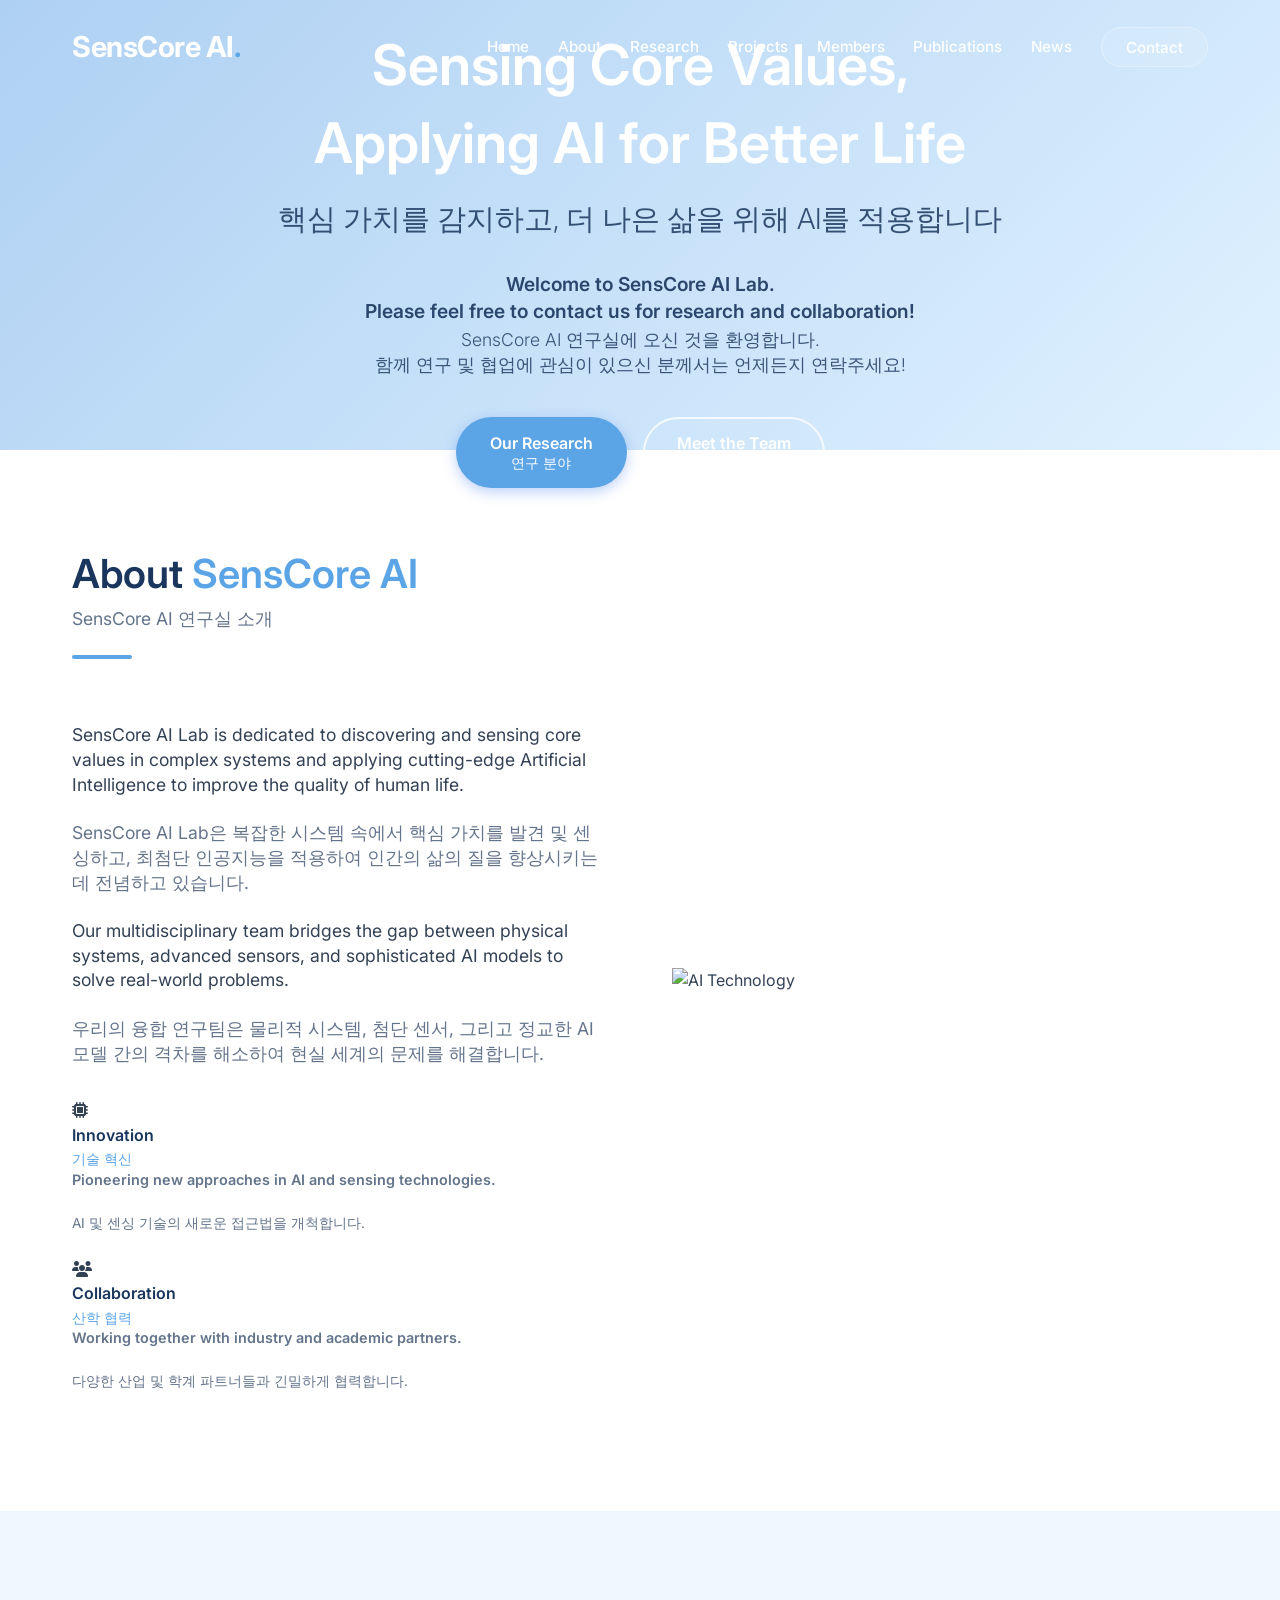
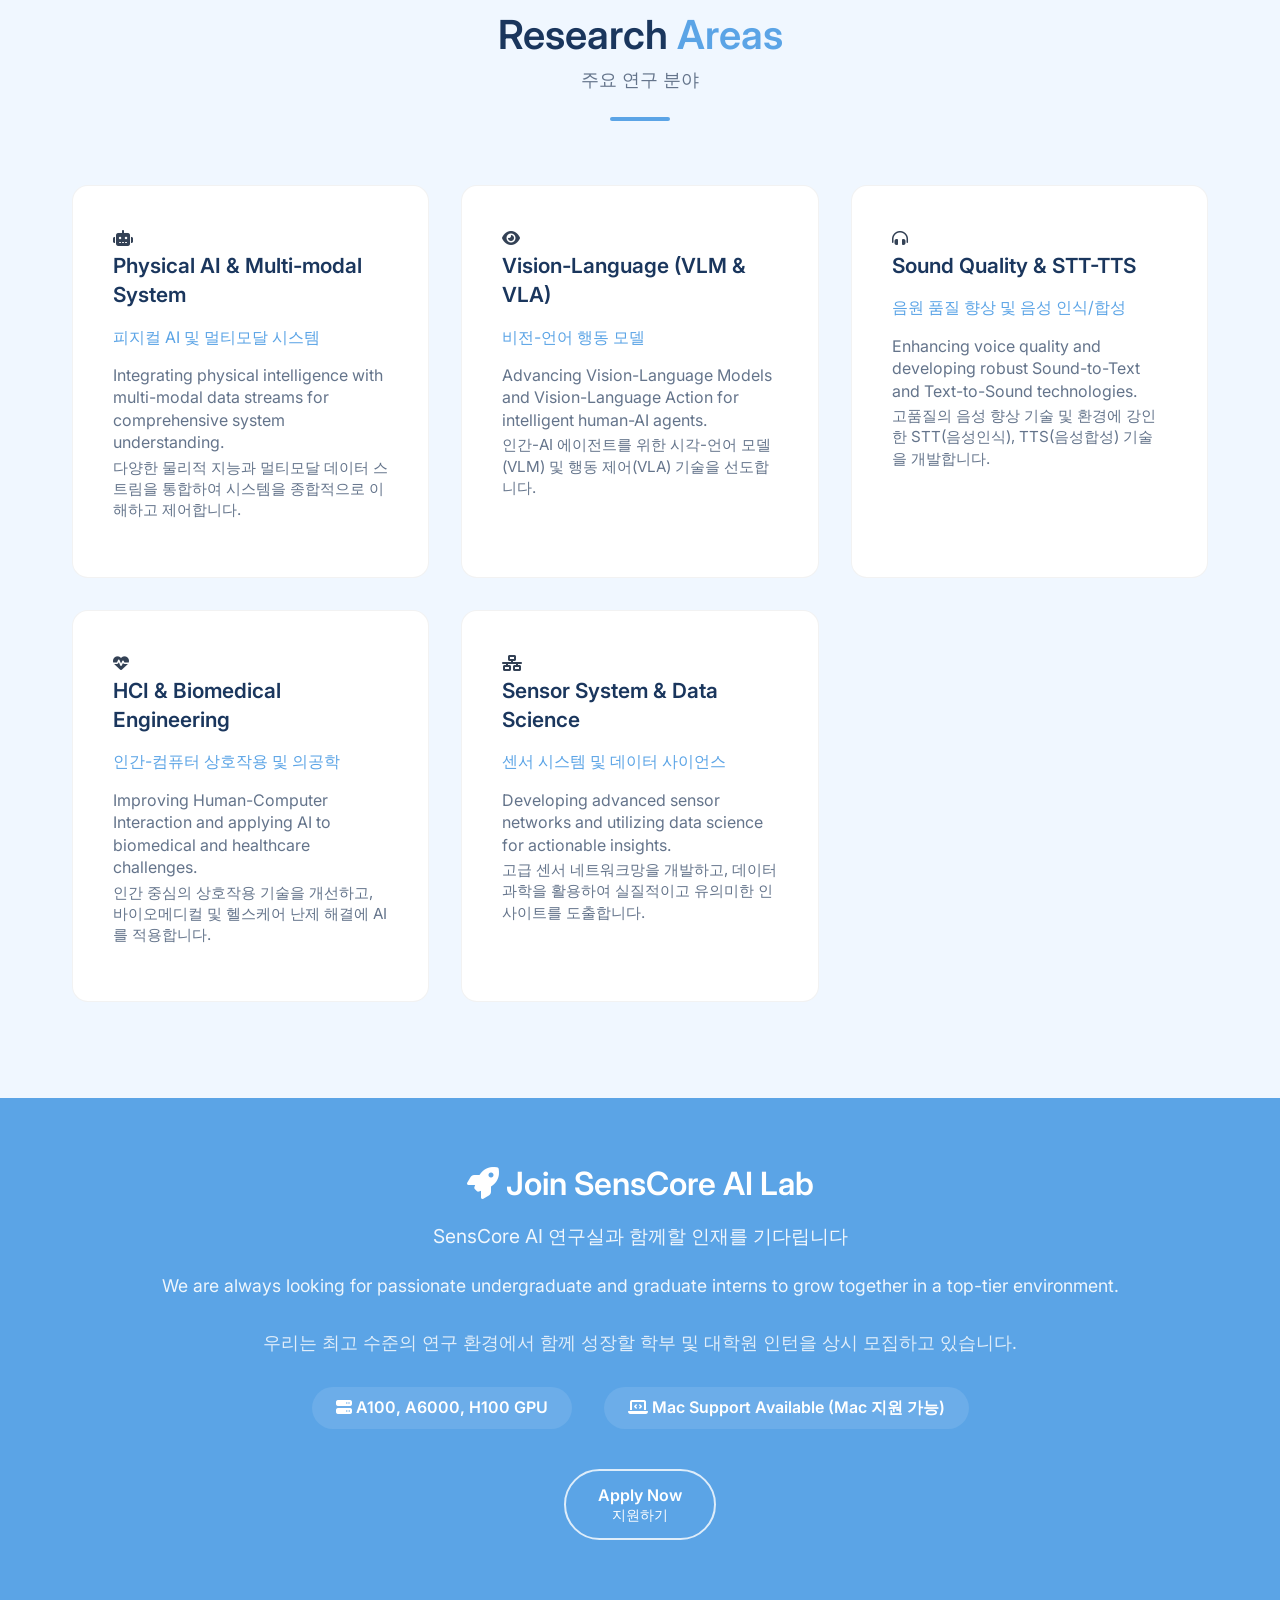
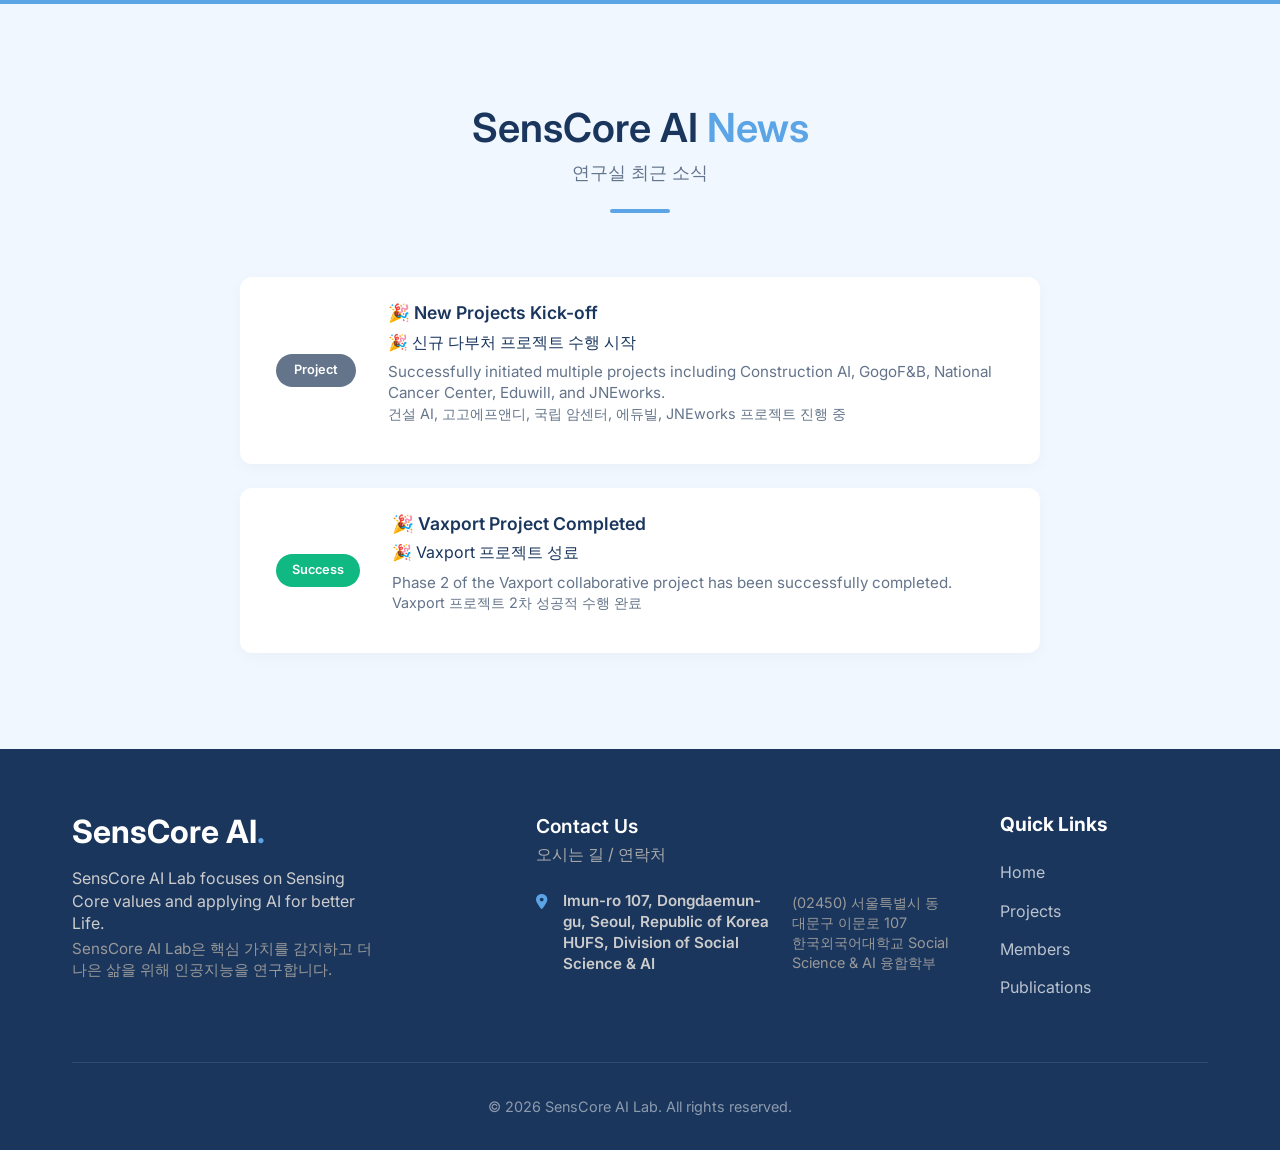
==== index.html @ dbd17a5e "Update recruitment text based on feedback" ====
<!DOCTYPE html>
<html lang="en">

<head>
    <meta charset="UTF-8">
    <meta name="viewport" content="width=device-width, initial-scale=1.0">
    <title>SensCore AI Lab</title>
    <meta name="description" content="SensCore AI Lab - Sensing Core Values, Applying AI for Better Life.">
    <!-- Google Fonts -->
    <link href="https://fonts.googleapis.com/css2?family=Inter:wght@300;400;600;700&display=swap" rel="stylesheet">
    <!-- FontAwesome -->
    <link rel="stylesheet" href="https://cdnjs.cloudflare.com/ajax/libs/font-awesome/6.4.0/css/all.min.css">
    <!-- Custom CSS -->
    <link rel="stylesheet" href="styles.css">
</head>

<body>
    <!-- Navbar -->
    <nav class="navbar" id="navbar">
        <div class="nav-container">
            <a href="#home" class="logo">SensCore AI<span>.</span></a>

            <ul class="nav-links" id="nav-links">
                <li><a href="#home">Home</a></li>
                <li><a href="#about">About</a></li>
                <li><a href="#research">Research</a></li>
                <li><a href="projects.html">Projects</a></li>
                <li><a href="members.html">Members</a></li>
                <li><a href="publications.html">Publications</a></li>
                <li><a href="#news">News</a></li>
                <li><a href="#contact" class="btn-contact">Contact</a></li>
            </ul>

            <div class="hamburger" id="hamburger">
                <i class="fas fa-bars"></i>
            </div>
        </div>
    </nav>

    <!-- Hero Section -->
    <header id="home" class="hero">
        <div class="hero-content fade-in">
            <div class="bilingual-group">
                <h1 class="hero-title text-en" style="margin-bottom: 0;">Sensing Core Values,<br>Applying AI for Better
                    Life</h1>
                <h1 class="hero-title text-ko"
                    style="font-size: 1.8rem; margin-top: 1rem; color: var(--secondary); opacity: 0.85; font-weight: 300;">
                    핵심 가치를 감지하고, 더 나은 삶을
                    위해 AI를 적용합니다</h1>
            </div>

            <div class="bilingual-group hero-subtitle" style="margin-top: 2rem;">
                <div class="text-en" style="font-size: 1.2rem;">Welcome to SensCore AI Lab.<br>Please feel free to
                    contact us for research and collaboration!</div>
                <div class="text-ko" style="font-size: 1.1rem; font-weight: 300; opacity: 0.9;">SensCore AI 연구실에 오신 것을
                    환영합니다.<br>함께 연구 및 협업에 관심이 있으신 분께서는 언제든지 연락주세요!</div>
            </div>

            <div style="margin-top: 2.5rem; display: flex; gap: 1rem; justify-content: center; flex-wrap: wrap;">
                <a href="#research" class="btn btn-primary">
                    <div class="text-en" style="font-size: 1rem;">Our Research</div>
                    <div class="text-ko" style="font-size: 0.85rem; margin-top: 0;">연구 분야</div>
                </a>
                <a href="members.html" class="btn btn-secondary">
                    <div class="text-en" style="font-size: 1rem;">Meet the Team</div>
                    <div class="text-ko" style="font-size: 0.85rem; margin-top: 0;">연구원 소개</div>
                </a>
            </div>
        </div>
    </header>

    <!-- About Section -->
    <section id="about" class="section">
        <div class="container">
            <div class="about-grid fade-in visible">
                <div class="about-text">
                    <div class="section-header" style="text-align: left; align-items: flex-start;">
                        <h2 class="text-en">About <span class="highlight">SensCore AI</span></h2>
                        <div class="text-ko">SensCore AI 연구실 소개</div>
                        <div class="divider" style="margin: 0 0 1.5rem 0;"></div>
                    </div>

                    <div class="bilingual-group" style="margin-bottom: 1.5rem;">
                        <p class="text-en" style="font-weight: 400; color: var(--text-main);">SensCore AI Lab is
                            dedicated to discovering and sensing core values in complex systems and applying
                            cutting-edge Artificial Intelligence to improve the quality of human life.</p>
                        <p class="text-ko">SensCore AI Lab은 복잡한 시스템 속에서 핵심 가치를 발견 및 센싱하고, 최첨단 인공지능을 적용하여 인간의 삶의 질을 향상시키는
                            데 전념하고 있습니다.</p>
                    </div>

                    <div class="bilingual-group" style="margin-bottom: 2rem;">
                        <p class="text-en" style="font-weight: 400; color: var(--text-main);">Our multidisciplinary team
                            bridges the gap between physical systems, advanced sensors, and sophisticated AI models to
                            solve real-world problems.</p>
                        <p class="text-ko">우리의 융합 연구팀은 물리적 시스템, 첨단 센서, 그리고 정교한 AI 모델 간의 격차를 해소하여 현실 세계의 문제를 해결합니다.</p>
                    </div>

                    <div class="features">
                        <div class="feature-item">
                            <i class="fas fa-microchip"></i>
                            <div>
                                <div class="bilingual-group" style="margin-bottom: 0;">
                                    <h4 class="text-en">Innovation</h4>
                                    <h4 class="text-ko" style="font-size: 0.9rem; color: var(--primary);">기술 혁신</h4>
                                </div>
                                <div class="bilingual-group">
                                    <p class="text-en" style="font-size: 0.9rem;">Pioneering new approaches in AI and
                                        sensing technologies.</p>
                                    <p class="text-ko" style="font-size: 0.85rem; color: var(--text-muted);">AI 및 센싱 기술의
                                        새로운 접근법을 개척합니다.</p>
                                </div>
                            </div>
                        </div>
                        <div class="feature-item">
                            <i class="fas fa-users"></i>
                            <div>
                                <div class="bilingual-group" style="margin-bottom: 0;">
                                    <h4 class="text-en">Collaboration</h4>
                                    <h4 class="text-ko" style="font-size: 0.9rem; color: var(--primary);">산학 협력</h4>
                                </div>
                                <div class="bilingual-group">
                                    <p class="text-en" style="font-size: 0.9rem;">Working together with industry and
                                        academic partners.</p>
                                    <p class="text-ko" style="font-size: 0.85rem; color: var(--text-muted);">다양한 산업 및 학계
                                        파트너들과 긴밀하게 협력합니다.</p>
                                </div>
                            </div>
                        </div>
                    </div>
                </div>
                <div class="about-image">
                    <img src="https://images.unsplash.com/photo-1550751827-4bd374c3f58b?ixlib=rb-4.0.3&auto=format&fit=crop&w=800&q=80"
                        alt="AI Technology">
                </div>
            </div>
        </div>
    </section>

    <!-- Research Section -->
    <section id="research" class="section bg-light">
        <div class="container">
            <div class="section-header">
                <h2 class="text-en">Research <span class="highlight">Areas</span></h2>
                <div class="text-ko">주요 연구 분야</div>
                <div class="divider"></div>
            </div>

            <div class="research-grid fade-in">

                <div class="research-card">
                    <i class="fas fa-robot"></i>
                    <div class="bilingual-group" style="margin-bottom: 1rem;">
                        <h3 class="text-en">Physical AI & Multi-modal System</h3>
                        <h3 class="text-ko" style="font-size: 1rem; margin-top: 0.2rem; color: var(--primary);">피지컬 AI 및
                            멀티모달 시스템</h3>
                    </div>
                    <div class="bilingual-group">
                        <p class="text-en" style="font-weight: 400;">Integrating physical intelligence with multi-modal
                            data streams for comprehensive system understanding.</p>
                        <p class="text-ko">다양한 물리적 지능과 멀티모달 데이터 스트림을 통합하여 시스템을 종합적으로 이해하고 제어합니다.</p>
                    </div>
                </div>

                <div class="research-card">
                    <i class="fas fa-eye"></i>
                    <div class="bilingual-group" style="margin-bottom: 1rem;">
                        <h3 class="text-en">Vision-Language (VLM & VLA)</h3>
                        <h3 class="text-ko" style="font-size: 1rem; margin-top: 0.2rem; color: var(--primary);">비전-언어 행동
                            모델</h3>
                    </div>
                    <div class="bilingual-group">
                        <p class="text-en" style="font-weight: 400;">Advancing Vision-Language Models and
                            Vision-Language Action for intelligent human-AI agents.</p>
                        <p class="text-ko">인간-AI 에이전트를 위한 시각-언어 모델(VLM) 및 행동 제어(VLA) 기술을 선도합니다.</p>
                    </div>
                </div>

                <div class="research-card">
                    <i class="fas fa-headphones-alt"></i>
                    <div class="bilingual-group" style="margin-bottom: 1rem;">
                        <h3 class="text-en">Sound Quality & STT-TTS</h3>
                        <h3 class="text-ko" style="font-size: 1rem; margin-top: 0.2rem; color: var(--primary);">음원 품질 향상
                            및 음성 인식/합성</h3>
                    </div>
                    <div class="bilingual-group">
                        <p class="text-en" style="font-weight: 400;">Enhancing voice quality and developing robust
                            Sound-to-Text and Text-to-Sound technologies.</p>
                        <p class="text-ko">고품질의 음성 향상 기술 및 환경에 강인한 STT(음성인식), TTS(음성합성) 기술을 개발합니다.</p>
                    </div>
                </div>

                <div class="research-card">
                    <i class="fas fa-heartbeat"></i>
                    <div class="bilingual-group" style="margin-bottom: 1rem;">
                        <h3 class="text-en">HCI & Biomedical Engineering</h3>
                        <h3 class="text-ko" style="font-size: 1rem; margin-top: 0.2rem; color: var(--primary);">인간-컴퓨터
                            상호작용 및 의공학</h3>
                    </div>
                    <div class="bilingual-group">
                        <p class="text-en" style="font-weight: 400;">Improving Human-Computer Interaction and applying
                            AI to biomedical and healthcare challenges.</p>
                        <p class="text-ko">인간 중심의 상호작용 기술을 개선하고, 바이오메디컬 및 헬스케어 난제 해결에 AI를 적용합니다.</p>
                    </div>
                </div>

                <div class="research-card">
                    <i class="fas fa-network-wired"></i>
                    <div class="bilingual-group" style="margin-bottom: 1rem;">
                        <h3 class="text-en">Sensor System & Data Science</h3>
                        <h3 class="text-ko" style="font-size: 1rem; margin-top: 0.2rem; color: var(--primary);">센서 시스템 및
                            데이터 사이언스</h3>
                    </div>
                    <div class="bilingual-group">
                        <p class="text-en" style="font-weight: 400;">Developing advanced sensor networks and utilizing
                            data science for actionable insights.</p>
                        <p class="text-ko">고급 센서 네트워크망을 개발하고, 데이터 과학을 활용하여 실질적이고 유의미한 인사이트를 도출합니다.</p>
                    </div>
                </div>
            </div>
        </div>
    </section>

    <!-- Recruitment Banner -->
    <section class="recruit-banner bg-primary fade-in">
        <div class="container text-center">
            <h2 class="text-en" style="color: #fff;"><i class="fas fa-rocket"></i> Join SensCore AI Lab</h2>
            <div class="text-ko" style="color: rgba(255,255,255,0.9); font-size: 1.2rem; margin-bottom: 1.5rem;">
                SensCore AI 연구실과 함께할 인재를 기다립니다</div>

            <div class="bilingual-group" style="margin-bottom: 2rem;">
                <p class="text-en" style="color: #fff; font-weight: 400;">We are always looking for passionate
                    undergraduate and graduate interns to grow together in a top-tier environment.</p>
                <p class="text-ko" style="color: rgba(255,255,255,0.9);">우리는 최고 수준의 연구 환경에서 함께 성장할 학부 및 대학원 인턴을 상시 모집하고
                    있습니다.</p>
            </div>

            <div class="recruit-benefits">
                <span><i class="fas fa-server"></i> A100, A6000, H100 GPU</span>
                <span><i class="fas fa-laptop-code"></i> Mac Support Available (Mac 지원 가능)</span>
            </div>
            <a href="#contact" class="btn btn-secondary mt-3">
                <div class="text-en" style="font-size: 1rem;">Apply Now</div>
                <div class="text-ko" style="font-size: 0.85rem; margin-top: 0;">지원하기</div>
            </a>
        </div>
    </section>

    <!-- News Section -->
    <section id="news" class="section bg-light">
        <div class="container">
            <div class="section-header">
                <h2 class="text-en">SensCore AI <span class="highlight">News</span></h2>
                <div class="text-ko">연구실 최근 소식</div>
                <div class="divider"></div>
            </div>
            <div class="news-list fade-in">
                <div class="news-item">
                    <div class="news-badge bg-primary">Project</div>
                    <div class="news-content">
                        <div class="bilingual-group" style="margin-bottom: 0.5rem;">
                            <h4 class="text-en">🎉 New Projects Kick-off</h4>
                            <h4 class="text-ko" style="font-size: 1rem; color: var(--secondary);">🎉 신규 다부처 프로젝트 수행 시작
                            </h4>
                        </div>
                        <div class="bilingual-group">
                            <p class="text-en" style="font-weight: 400; font-size: 0.95rem;">Successfully initiated
                                multiple projects including Construction AI, GogoF&B, National Cancer Center, Eduwill,
                                and JNEworks.</p>
                            <p class="text-ko" style="font-size: 0.9rem;">건설 AI, 고고에프앤디, 국립 암센터, 에듀빌, JNEworks 프로젝트 진행 중
                            </p>
                        </div>
                    </div>
                </div>
                <div class="news-item">
                    <div class="news-badge bg-success">Success</div>
                    <div class="news-content">
                        <div class="bilingual-group" style="margin-bottom: 0.5rem;">
                            <h4 class="text-en">🎉 Vaxport Project Completed</h4>
                            <h4 class="text-ko" style="font-size: 1rem; color: var(--secondary);">🎉 Vaxport 프로젝트 성료
                            </h4>
                        </div>
                        <div class="bilingual-group">
                            <p class="text-en" style="font-weight: 400; font-size: 0.95rem;">Phase 2 of the Vaxport
                                collaborative project has been successfully completed.</p>
                            <p class="text-ko" style="font-size: 0.9rem;">Vaxport 프로젝트 2차 성공적 수행 완료</p>
                        </div>
                    </div>
                </div>
                <!-- additional news... -->
            </div>
        </div>
    </section>

    <!-- Footer -->
    <footer id="contact" class="footer">
        <div class="container">
            <div class="footer-grid">
                <div class="footer-brand">
                    <h2>SensCore AI<span>.</span></h2>
                    <div class="bilingual-group">
                        <p class="text-en" style="color: #ccc; font-weight: 400;">SensCore AI Lab focuses on Sensing
                            Core values and applying AI for better Life.</p>
                        <p class="text-ko" style="color: #999;">SensCore AI Lab은 핵심 가치를 감지하고 더 나은 삶을 위해 인공지능을 연구합니다.</p>
                    </div>
                </div>
                <div class="footer-contact">
                    <div class="bilingual-group" style="margin-bottom: 1.5rem;">
                        <h3 class="text-en" style="margin-bottom: 0;">Contact Us</h3>
                        <h3 class="text-ko" style="font-size: 1rem; color: #aaa;">오시는 길 / 연락처</h3>
                    </div>
                    <p><i class="fas fa-map-marker-alt"></i>
                        <span class="text-en" style="display:block; margin-bottom: 0.5rem; color: #ccc;">Imun-ro 107,
                            Dongdaemun-gu, Seoul, Republic of Korea<br>HUFS, Division of Social Science & AI</span>
                        <span class="text-ko" style="display:block; color: #999;">(02450) 서울특별시 동대문구 이문로 107<br>
                            한국외국어대학교 Social Science & AI 융합학부</span>
                    </p>
                </div>
                <div class="footer-links">
                    <h3>Quick Links</h3>
                    <ul>
                        <li><a href="#home">Home</a></li>
                        <li><a href="projects.html">Projects</a></li>
                        <li><a href="members.html">Members</a></li>
                        <li><a href="publications.html">Publications</a></li>
                    </ul>
                </div>
            </div>
            <div class="footer-bottom">
                <p>&copy; 2026 SensCore AI Lab. All rights reserved.</p>
            </div>
        </div>
    </footer>

    <script src="script.js"></script>
</body>

</html>
---- styles.css ----
/* ===== Base Variables & Setup ===== */
:root {
    --primary: #5ba4e6;
    /* Sky Blue Pastel Primary */
    --primary-dark: #468acb;
    --secondary: #1a365d;
    /* Soft Navy */
    --accent: #93c5fd;
    /* Light Pastel Blue */
    --text-main: #334155;
    --text-muted: #64748b;
    --bg-light: #f0f7ff;
    /* Very faint Sky Blue */
    --bg-white: #ffffff;
    --transition: all 0.3s cubic-bezier(0.4, 0, 0.2, 1);
}

* {
    margin: 0;
    padding: 0;
    box-sizing: border-box;
}

html {
    scroll-behavior: smooth;
    font-family: 'Inter', sans-serif;
}

body {
    color: var(--text-main);
    line-height: 1.6;
    background-color: var(--bg-white);
    overflow-x: hidden;
}

a {
    text-decoration: none;
    color: inherit;
    transition: var(--transition);
}

ul {
    list-style: none;
}

.text-center {
    text-align: center;
}

.mt-3 {
    margin-top: 1.5rem;
}

.container {
    max-width: 1200px;
    margin: 0 auto;
    padding: 0 2rem;
}

.highlight {
    color: var(--primary);
}

.highlight-link {
    color: var(--primary);
    font-weight: 600;
}

.highlight-link:hover {
    text-decoration: underline;
}

.bg-light {
    background-color: var(--bg-light);
}

.bg-primary {
    background-color: var(--primary);
    color: #fff;
}

/* ===== Typography ===== */
h1,
h2,
h3,
h4 {
    color: var(--secondary);
    font-weight: 700;
    line-height: 1.2;
}

.section {
    padding: 6rem 0;
}

.section-header {
    text-align: center;
    margin-bottom: 4rem;
}

.section-header h2 {
    font-size: 2.5rem;
    margin-bottom: 1rem;
}

.divider {
    height: 4px;
    width: 60px;
    background: var(--primary);
    margin: 0 auto;
    border-radius: 2px;
}

/* ===== Buttons ===== */
.btn {
    display: inline-block;
    padding: 0.8rem 2rem;
    border-radius: 50px;
    font-weight: 600;
    cursor: pointer;
    transition: var(--transition);
    border: 2px solid transparent;
}

.btn-primary {
    background: var(--primary);
    color: #fff;
    box-shadow: 0 4px 14px rgba(37, 99, 235, 0.3);
}

.btn-primary:hover {
    background: var(--primary-dark);
    transform: translateY(-2px);
    box-shadow: 0 6px 20px rgba(37, 99, 235, 0.4);
}

.btn-secondary {
    background: transparent;
    color: #fff;
    border-color: rgba(255, 255, 255, 0.8);
}

.btn-secondary:hover {
    background: rgba(255, 255, 255, 0.1);
    border-color: #fff;
    transform: translateY(-2px);
}

/* ===== Navbar ===== */
.navbar {
    position: fixed;
    top: 0;
    width: 100%;
    z-index: 1000;
    transition: var(--transition);
    padding: 1.5rem 0;
    background: transparent;
}

.navbar.scrolled {
    background: rgba(255, 255, 255, 0.95);
    backdrop-filter: blur(10px);
    padding: 1rem 0;
    box-shadow: 0 4px 20px rgba(0, 0, 0, 0.05);
}

.navbar.scrolled .logo,
.navbar.scrolled .nav-links a {
    color: var(--secondary);
}

.navbar.scrolled .btn-contact {
    background: var(--primary);
    color: #fff;
}

.nav-container {
    max-width: 1200px;
    margin: 0 auto;
    padding: 0 2rem;
    display: flex;
    justify-content: space-between;
    align-items: center;
}

.logo {
    font-size: 1.8rem;
    font-weight: 700;
    color: #fff;
    letter-spacing: -0.5px;
}

.logo span {
    color: var(--primary);
}

.nav-links {
    display: flex;
    align-items: center;
    gap: 1.8rem;
}

.nav-links a {
    color: #fff;
    font-weight: 500;
    font-size: 0.95rem;
}

.nav-links a:hover {
    color: var(--primary);
}

.btn-contact {
    background: rgba(255, 255, 255, 0.1);
    padding: 0.6rem 1.5rem;
    border-radius: 50px;
    border: 1px solid rgba(255, 255, 255, 0.3);
}

.btn-contact:hover {
    background: var(--primary) !important;
    border-color: var(--primary);
    color: #fff !important;
}

.hamburger {
    display: none;
    color: #fff;
    font-size: 1.5rem;
    cursor: pointer;
}

.navbar.scrolled .hamburger {
    color: var(--secondary);
}

/* ===== Hero Section ===== */
.hero {
    height: 50vh;
    min-height: 450px;
    display: flex;
    align-items: center;
    justify-content: center;
    position: relative;
    background: linear-gradient(135deg, rgba(160, 200, 240, 0.85) 0%, rgba(220, 240, 255, 0.9) 100%),
        url('https://images.unsplash.com/photo-1518770660439-4636190af475?ixlib=rb-4.0.3&auto=format&fit=crop&w=2070&q=80') center/cover;
    color: var(--secondary);
    text-align: center;
}

.hero-content {
    max-width: 800px;
    z-index: 2;
    padding-top: 4rem;
}

.hero-title {
    font-size: 3.5rem;
    margin-bottom: 1.5rem;
    color: #fff;
    animation: slideUp 1s ease-out;
}

.hero-subtitle {
    font-size: 1.5rem;
    font-weight: 300;
    margin-bottom: 1rem;
    opacity: 0.9;
    animation: slideUp 1s ease-out 0.2s backwards;
}

.hero-text {
    font-size: 1.1rem;
    margin-bottom: 2.5rem;
    color: rgba(255, 255, 255, 0.8);
    animation: slideUp 1s ease-out 0.4s backwards;
}

.hero-buttons {
    display: flex;
    gap: 1rem;
    justify-content: center;
    animation: slideUp 1s ease-out 0.6s backwards;
}

.scroll-down {
    position: absolute;
    bottom: 2rem;
    left: 50%;
    transform: translateX(-50%);
    animation: bounce 2s infinite;
}

.scroll-down a {
    color: rgba(255, 255, 255, 0.7);
    font-size: 2rem;
}

/* ===== About Section ===== */
.about-grid {
    display: grid;
    grid-template-columns: 1fr 1fr;
    gap: 4rem;
    align-items: center;
}

.about-text p {
    font-size: 1.1rem;
    color: var(--text-muted);
    margin-bottom: 1.5rem;
}

.about-features {
    display: grid;
    grid-template-columns: 1fr 1fr;
    gap: 2rem;
}

.feature-card {
    background: #fff;
    padding: 2rem;
    border-radius: 16px;
    box-shadow: 0 10px 30px rgba(0, 0, 0, 0.05);
    text-align: center;
    transition: var(--transition);
}

.feature-card:hover {
    transform: translateY(-10px);
    box-shadow: 0 15px 40px rgba(0, 0, 0, 0.08);
}

.feature-card i {
    color: var(--primary);
    margin-bottom: 1rem;
}

.feature-card h3 {
    font-size: 1.2rem;
    margin-bottom: 0.5rem;
}

.feature-card p {
    font-size: 0.9rem;
    color: var(--text-muted);
}

/* ===== Research Section ===== */
.research-grid {
    display: grid;
    grid-template-columns: repeat(auto-fit, minmax(300px, 1fr));
    gap: 2rem;
}

.research-card {
    background: #fff;
    border: 1px solid rgba(0, 0, 0, 0.05);
    padding: 2.5rem;
    border-radius: 16px;
    transition: var(--transition);
    position: relative;
    overflow: hidden;
}

.research-card::before {
    content: '';
    position: absolute;
    top: 0;
    left: 0;
    width: 100%;
    height: 4px;
    background: var(--primary);
    transform: scaleX(0);
    transform-origin: left;
    transition: var(--transition);
}

.research-card:hover {
    box-shadow: 0 20px 40px rgba(0, 0, 0, 0.06);
    transform: translateY(-5px);
}

.research-card:hover::before {
    transform: scaleX(1);
}

.card-icon {
    width: 60px;
    height: 60px;
    background: var(--bg-light);
    border-radius: 12px;
    display: flex;
    align-items: center;
    justify-content: center;
    font-size: 1.5rem;
    color: var(--primary);
    margin-bottom: 1.5rem;
}

.research-card h3 {
    margin-bottom: 1rem;
    font-size: 1.3rem;
}

.research-card p {
    color: var(--text-muted);
}

/* ===== Members Section ===== */
.subsection-title {
    margin-bottom: 1.5rem;
    font-size: 1.5rem;
    color: var(--secondary);
    border-left: 4px solid var(--primary);
    padding-left: 1rem;
}

.pi-section {
    margin-bottom: 4rem;
}

.pi-card {
    max-width: 400px;
    background: #fff;
    border-radius: 12px;
    padding: 2rem;
    box-shadow: 0 4px 15px rgba(0, 0, 0, 0.03);
    border-left: 4px solid var(--primary);
}

.members-grid {
    display: grid;
    grid-template-columns: repeat(auto-fill, minmax(220px, 1fr));
    gap: 1.5rem;
}

.member-card {
    background: #fff;
    padding: 1.5rem;
    border-radius: 12px;
    box-shadow: 0 4px 15px rgba(0, 0, 0, 0.03);
    transition: var(--transition);
}

.member-card:hover {
    transform: translateY(-5px);
    box-shadow: 0 8px 25px rgba(0, 0, 0, 0.06);
}

.member-card h4 {
    font-size: 1.2rem;
    margin-bottom: 0.5rem;
}

.member-role {
    color: var(--primary);
    font-weight: 600;
    font-size: 0.9rem;
}

.member-major {
    color: var(--text-main);
    font-size: 0.9rem;
    opacity: 0.9;
}

.member-research {
    color: var(--text-muted);
    font-size: 0.85rem;
    margin-top: 0.3rem;
    padding-top: 0.5rem;
    border-top: 1px dashed rgba(0, 0, 0, 0.1);
}

/* ===== Publications Section ===== */
.pub-list {
    display: flex;
    flex-direction: column;
    gap: 1.5rem;
    max-width: 900px;
    margin: 0 auto;
}

.pub-item {
    display: flex;
    gap: 2rem;
    align-items: center;
    background: #fff;
    padding: 1.5rem 2rem;
    border-radius: 12px;
    box-shadow: 0 4px 15px rgba(0, 0, 0, 0.03);
    transition: var(--transition);
    border-left: 4px solid transparent;
}

.pub-item:hover {
    border-left-color: var(--primary);
    transform: translateX(10px);
    background: var(--bg-light);
}

.pub-year {
    font-size: 1.2rem;
    font-weight: 700;
    color: var(--primary);
    min-width: 60px;
}

.pub-info h4 {
    font-size: 1.1rem;
    margin-bottom: 0.3rem;
    color: var(--secondary);
}

.pub-journal {
    color: var(--text-muted);
    font-weight: 600;
    font-size: 0.95rem;
    font-style: italic;
}

/* ===== Recruit Banner ===== */
.recruit-banner {
    padding: 4rem 0;
}

.recruit-banner h2 {
    color: #fff;
    margin-bottom: 1rem;
    font-size: 2rem;
}

.recruit-banner p {
    font-size: 1.1rem;
    opacity: 0.9;
    margin-bottom: 2rem;
}

.recruit-benefits {
    display: flex;
    justify-content: center;
    gap: 2rem;
    margin-bottom: 1rem;
}

.recruit-benefits span {
    background: rgba(255, 255, 255, 0.1);
    padding: 0.5rem 1.5rem;
    border-radius: 50px;
    font-weight: 600;
    font-size: 1rem;
}

/* ===== News Section ===== */
.news-list {
    max-width: 800px;
    margin: 0 auto;
    display: flex;
    flex-direction: column;
    gap: 1.5rem;
}

.news-item {
    background: #fff;
    padding: 1.5rem 2rem;
    border-radius: 12px;
    display: flex;
    align-items: center;
    gap: 2rem;
    box-shadow: 0 4px 15px rgba(0, 0, 0, 0.03);
    transition: var(--transition);
    border-left: 4px solid transparent;
}

.news-item:hover {
    transform: translateX(10px);
    box-shadow: 0 8px 25px rgba(0, 0, 0, 0.05);
    border-left-color: var(--primary);
}

.news-badge {
    padding: 0.4rem 1rem;
    border-radius: 50px;
    font-size: 0.8rem;
    font-weight: 600;
    color: #fff;
    background: var(--text-muted);
    min-width: 80px;
    text-align: center;
}

.news-content h4 {
    margin-bottom: 0.3rem;
    font-size: 1.1rem;
}

.news-content p {
    margin: 0;
    font-size: 0.95rem;
    color: var(--text-muted);
}

.bg-success {
    background: #10b981;
}

.bg-info {
    background: #0ea5e9;
}

.bg-warning {
    background: #f59e0b;
}

/* ===== Footer ===== */
.footer {
    background: var(--secondary);
    color: #fff;
    padding: 4rem 0 2rem;
}

/* ===== Global Bilingual Utilities ===== */
.bilingual-group {
    margin-bottom: 1rem;
}

.text-en {
    font-weight: 600;
    line-height: 1.4;
}

.text-ko {
    font-size: 0.95em;
    margin-top: 0.2rem;
    line-height: 1.4;
    font-weight: 400;
}

.section-header .text-en {
    margin-bottom: 0;
}

.section-header .text-ko {
    color: var(--text-muted);
    font-size: 1.1rem;
    margin-top: 0.3rem;
    margin-bottom: 1.5rem;
}

.footer-grid {
    display: grid;
    grid-template-columns: 2fr 2fr 1fr;
    gap: 3rem;
    margin-bottom: 3rem;
}

.footer-brand h2 {
    color: #fff;
    font-size: 2rem;
    margin-bottom: 1rem;
}

.footer-brand span {
    color: var(--primary);
}

.footer-brand p {
    color: rgba(255, 255, 255, 0.6);
    max-width: 300px;
}

.footer-contact h3,
.footer-links h3 {
    color: #fff;
    font-size: 1.2rem;
    margin-bottom: 1.5rem;
}

.footer-contact p {
    color: rgba(255, 255, 255, 0.7);
    margin-bottom: 1rem;
    display: flex;
    gap: 1rem;
    font-size: 0.95rem;
}

.footer-contact i {
    color: var(--primary);
    margin-top: 0.3rem;
}

.footer-links ul li {
    margin-bottom: 0.8rem;
}

.footer-links a {
    color: rgba(255, 255, 255, 0.7);
}

.footer-links a:hover {
    color: var(--primary);
    padding-left: 5px;
}

.footer-bottom {
    text-align: center;
    padding-top: 2rem;
    border-top: 1px solid rgba(255, 255, 255, 0.1);
    color: rgba(255, 255, 255, 0.5);
    font-size: 0.9rem;
}

/* ===== Animations & Utilities ===== */
@keyframes slideUp {
    from {
        opacity: 0;
        transform: translateY(30px);
    }

    to {
        opacity: 1;
        transform: translateY(0);
    }
}

@keyframes bounce {

    0%,
    20%,
    50%,
    80%,
    100% {
        transform: translateY(0) translateX(-50%);
    }

    40% {
        transform: translateY(-20px) translateX(-50%);
    }

    60% {
        transform: translateY(-10px) translateX(-50%);
    }
}

.fade-in {
    opacity: 0;
    transform: translateY(30px);
    transition: opacity 0.8s ease-out, transform 0.8s ease-out;
}

.fade-in.visible {
    opacity: 1;
    transform: translateY(0);
}

/* ===== Responsive ===== */
@media (max-width: 992px) {
    .about-grid {
        grid-template-columns: 1fr;
    }

    .footer-grid {
        grid-template-columns: 1fr;
        gap: 2rem;
    }

    .hero-title {
        font-size: 2.8rem;
    }

    .recruit-benefits {
        flex-direction: column;
        gap: 1rem;
    }
}

@media (max-width: 768px) {
    .nav-links {
        position: fixed;
        background: var(--bg-white);
        top: 0;
        right: -100%;
        width: 250px;
        height: 100vh;
        flex-direction: column;
        justify-content: center;
        box-shadow: -5px 0 20px rgba(0, 0, 0, 0.1);
        transition: right 0.4s ease;
    }

    .nav-links.active {
        right: 0;
    }

    .nav-links a {
        color: var(--secondary);
        font-size: 1.2rem;
    }

    .nav-links .btn-contact {
        background: var(--primary);
        color: #fff;
        border-color: var(--primary);
    }

    .hamburger {
        display: block;
        z-index: 1001;
    }

    .hamburger.active {
        color: var(--secondary);
    }

    .hero-title {
        font-size: 2.2rem;
    }

    .news-item {
        flex-direction: column;
        align-items: flex-start;
        gap: 1rem;
    }

    .news-badge {
        align-self: flex-start;
    }

    .pub-item {
        flex-direction: column;
        align-items: flex-start;
        gap: 1rem;
    }
}
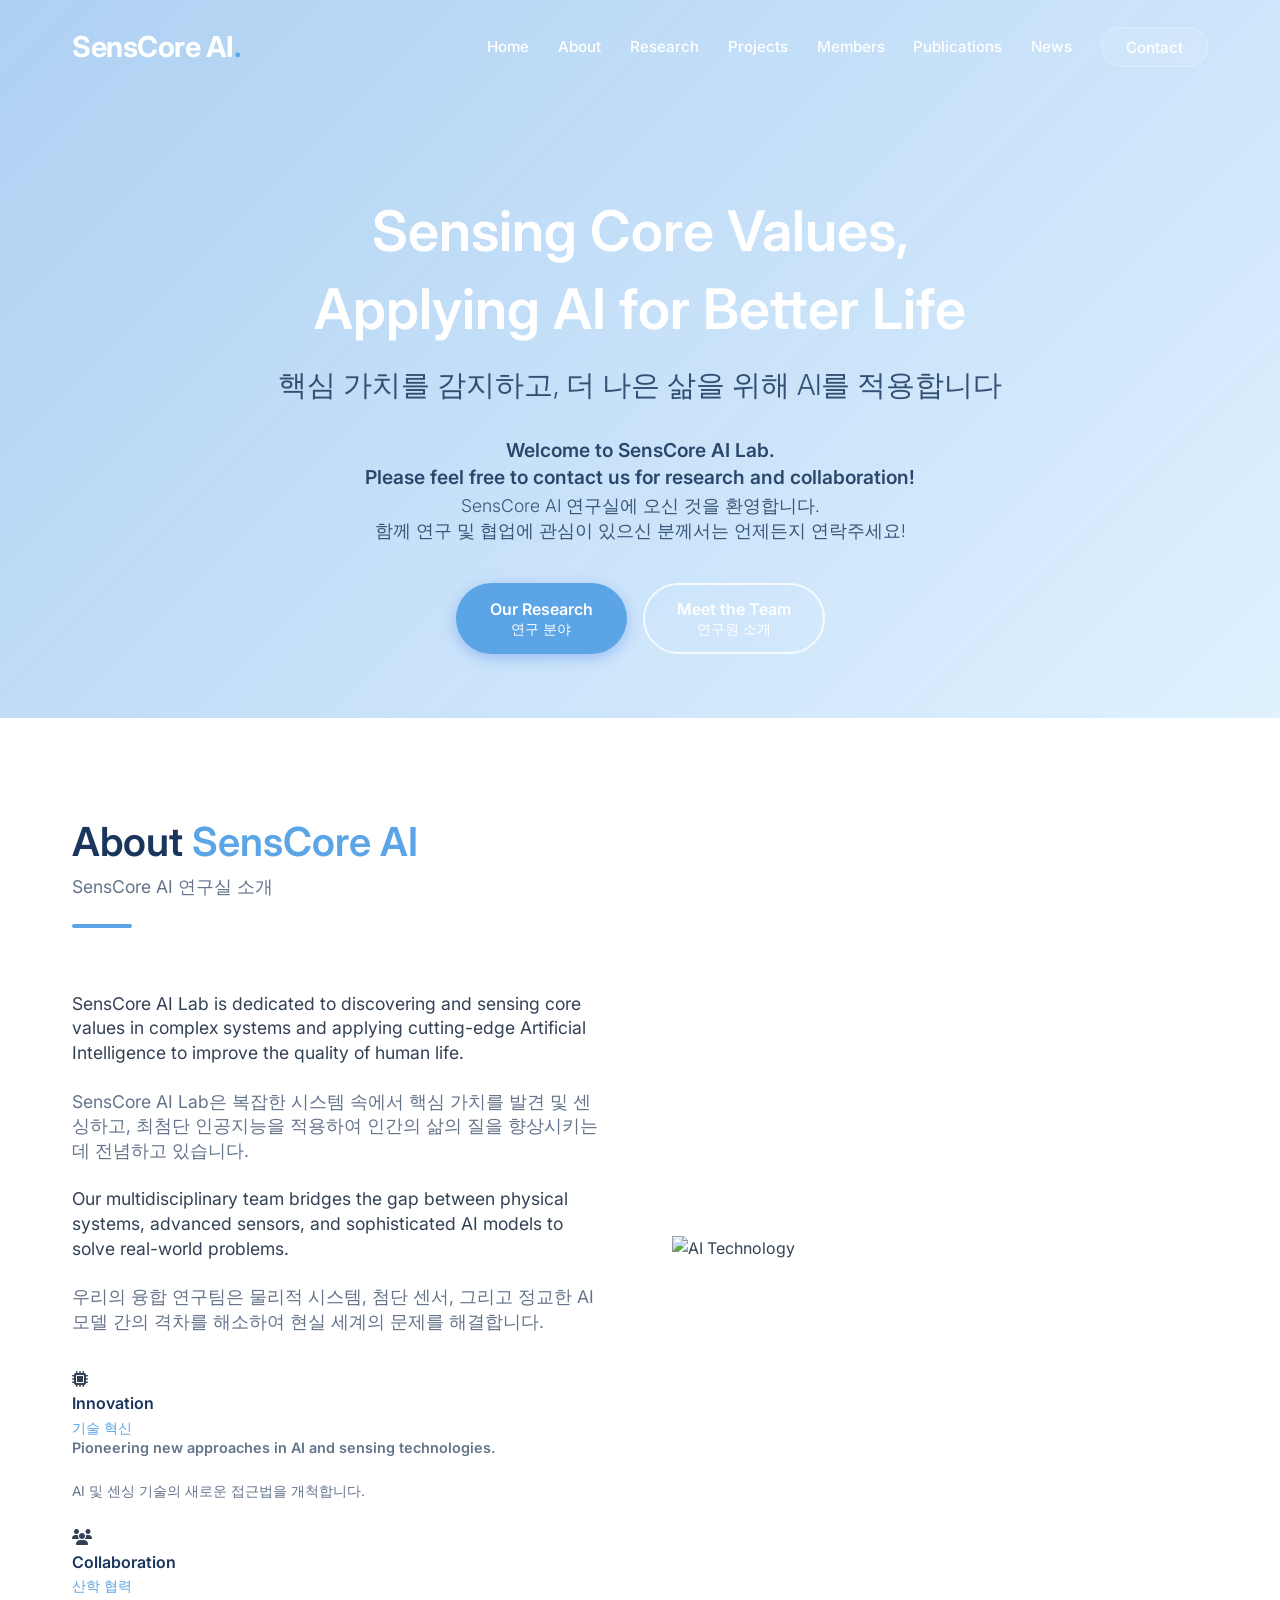
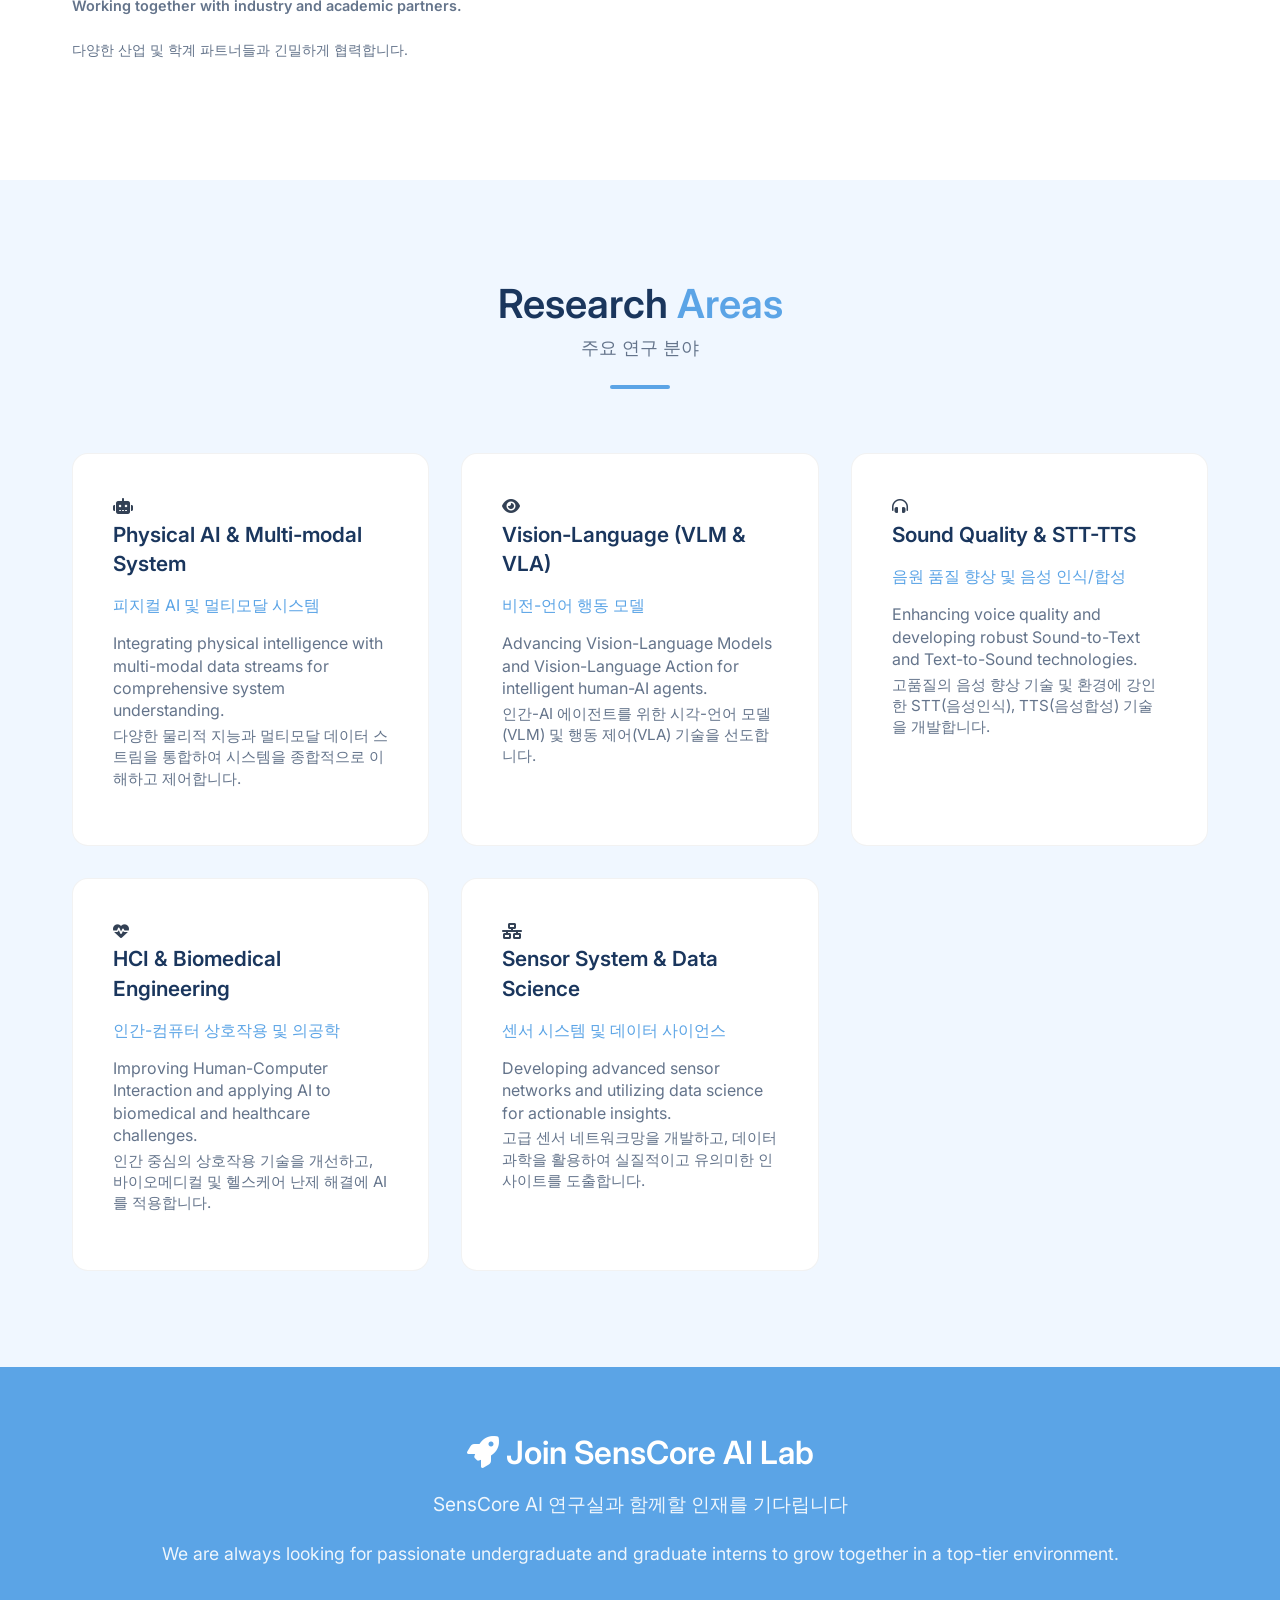
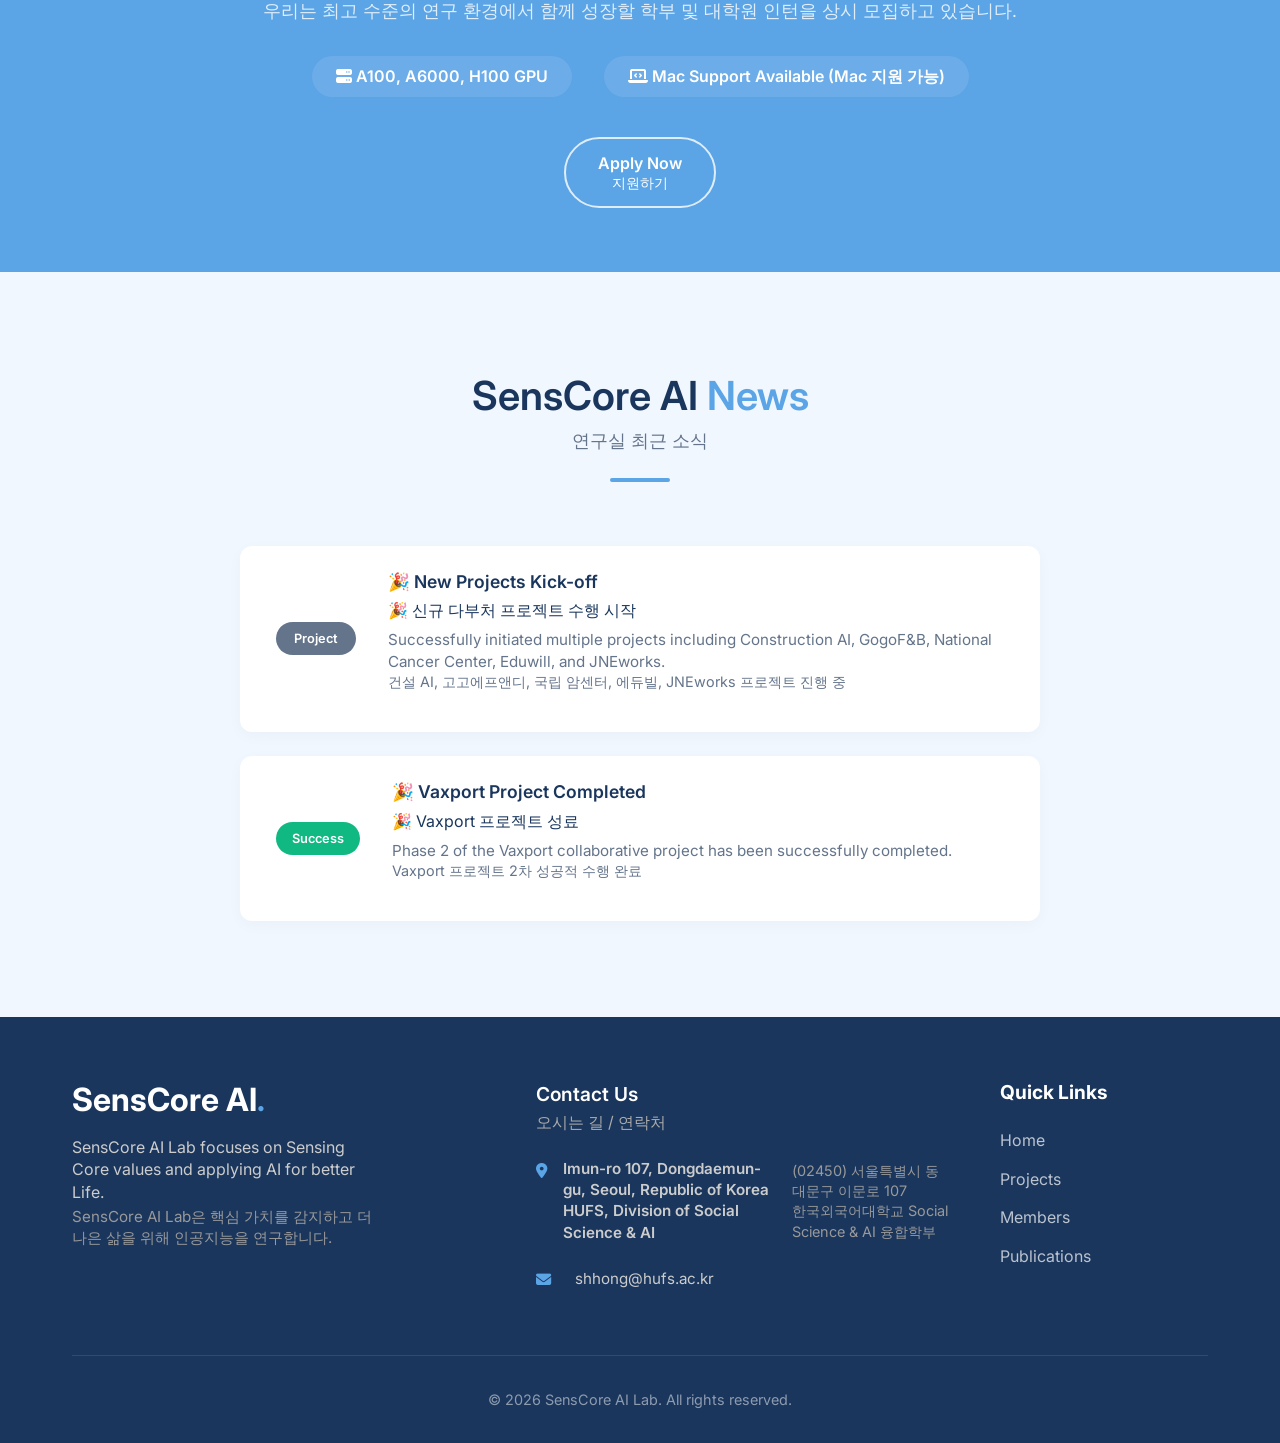
==== commit f9e5c11b: "Fix navbar overlapping and consistency across pages" ====
--- a/index.html
+++ b/index.html
@@ -314,6 +314,10 @@
                         <span class="text-ko" style="display:block; color: #999;">(02450) 서울특별시 동대문구 이문로 107<br>
                             한국외국어대학교 Social Science & AI 융합학부</span>
                     </p>
+                    <p style="margin-top: 1rem;"><i class="fas fa-envelope"></i>
+                        <a href="mailto:shhong@hufs.ac.kr"
+                            style="color: #ccc; text-decoration: none; margin-left: 0.5rem;">shhong@hufs.ac.kr</a>
+                    </p>
                 </div>
                 <div class="footer-links">
                     <h3>Quick Links</h3>
--- a/styles.css
+++ b/styles.css
@@ -236,8 +236,9 @@
 
 /* ===== Hero Section ===== */
 .hero {
-    height: 50vh;
-    min-height: 450px;
+    min-height: 550px;
+    height: auto;
+    padding: 8rem 1rem 4rem;
     display: flex;
     align-items: center;
     justify-content: center;
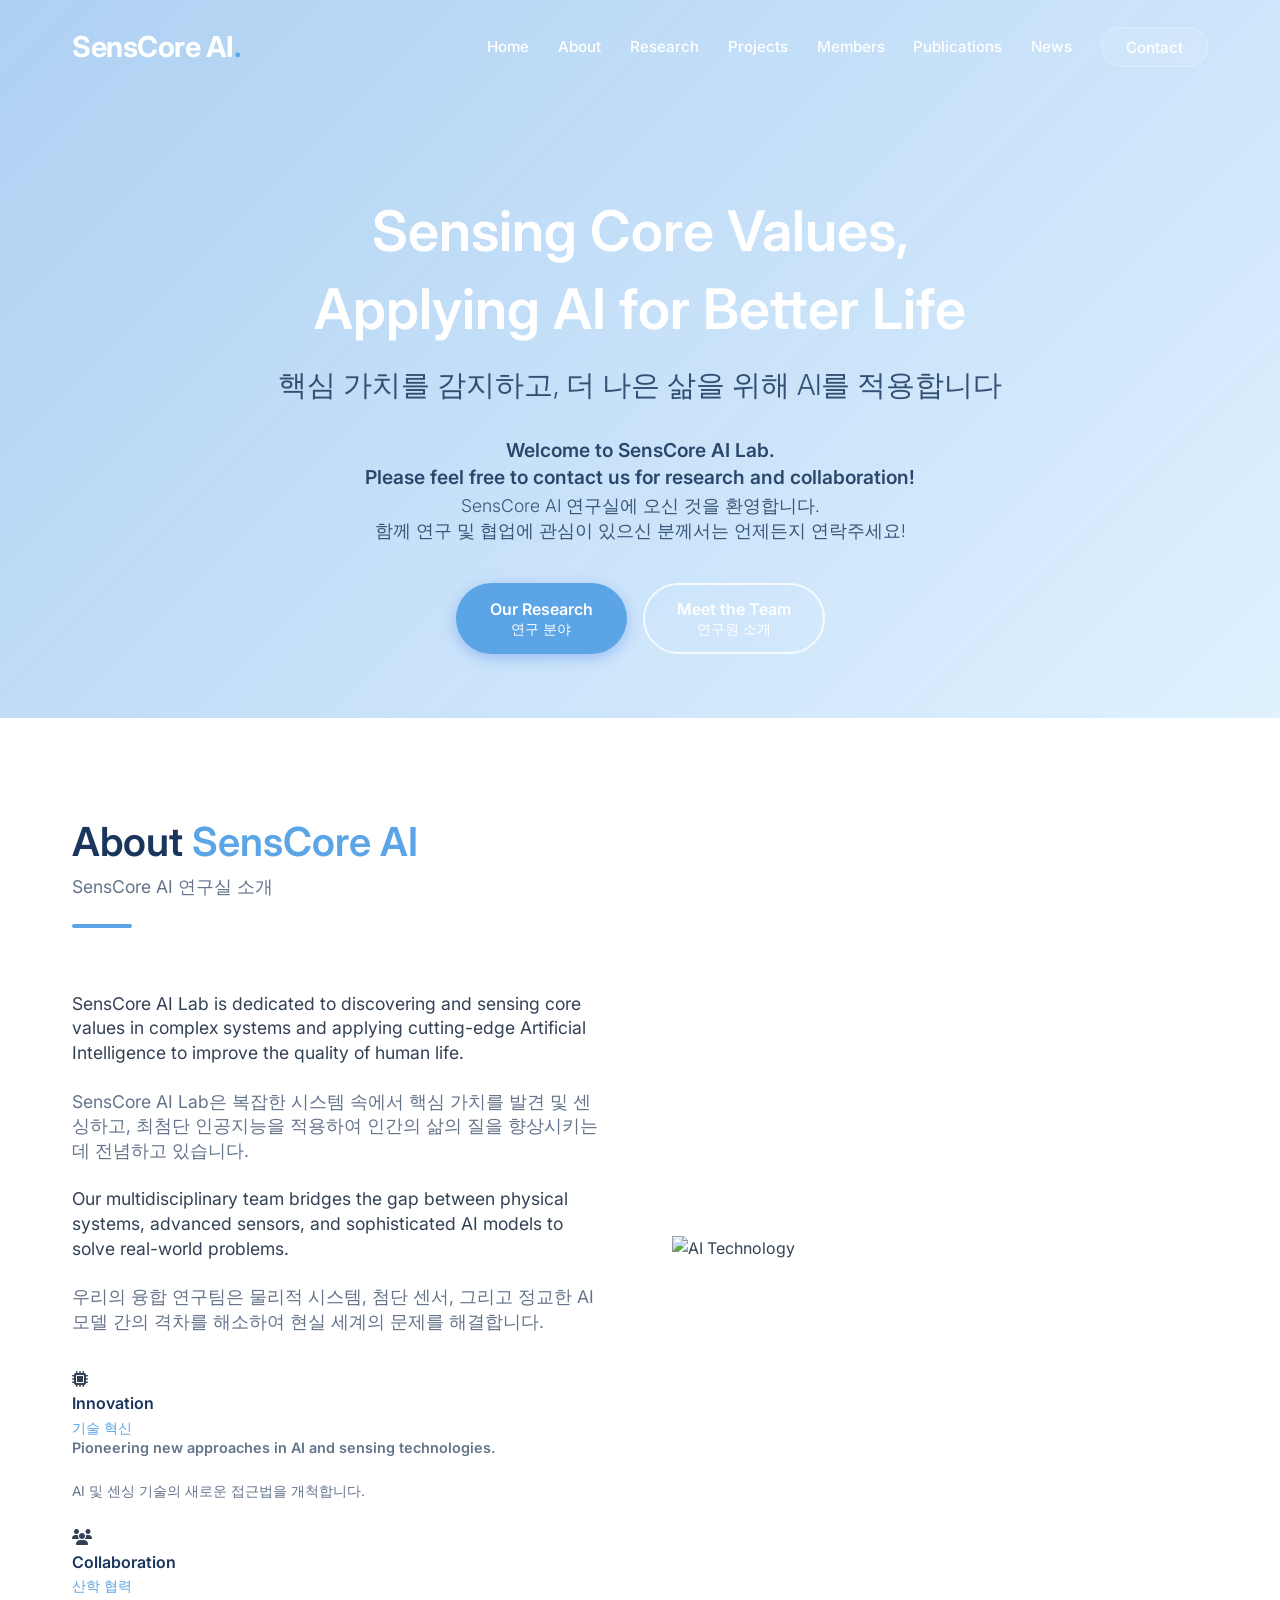
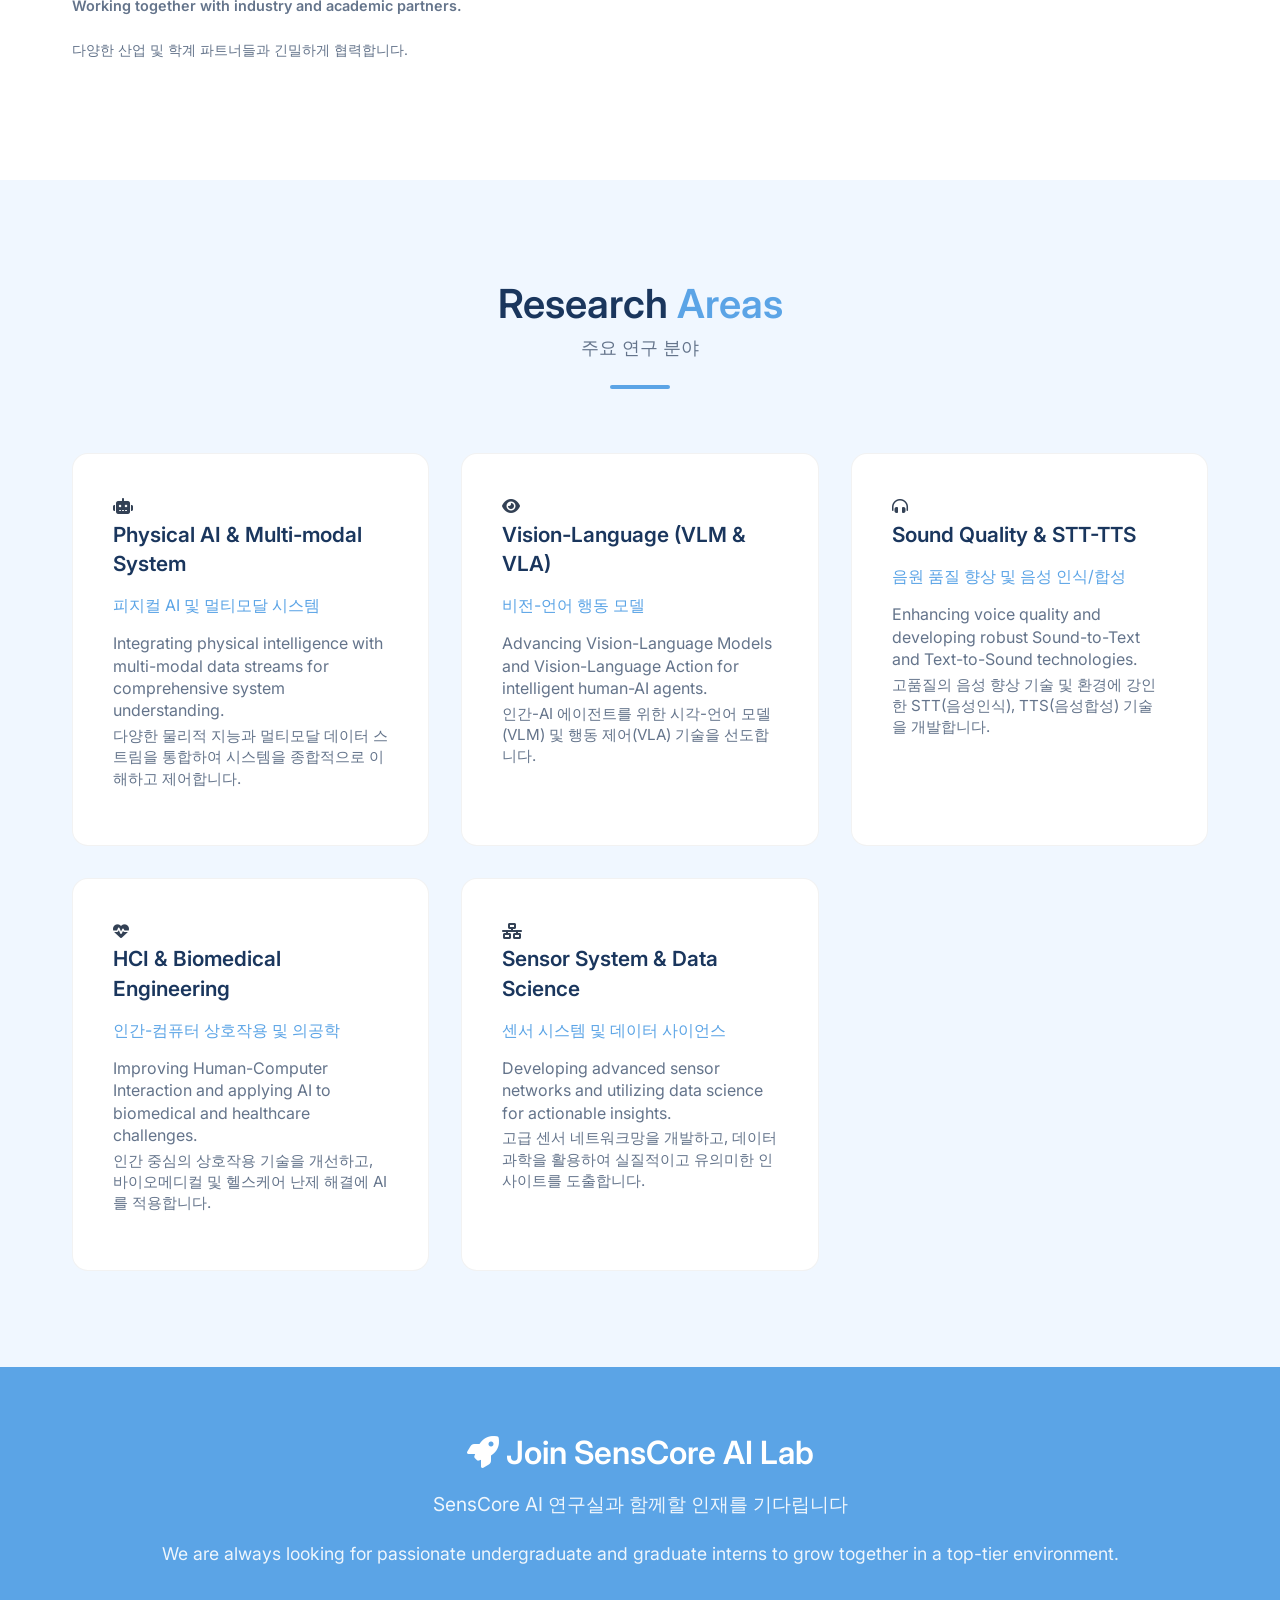
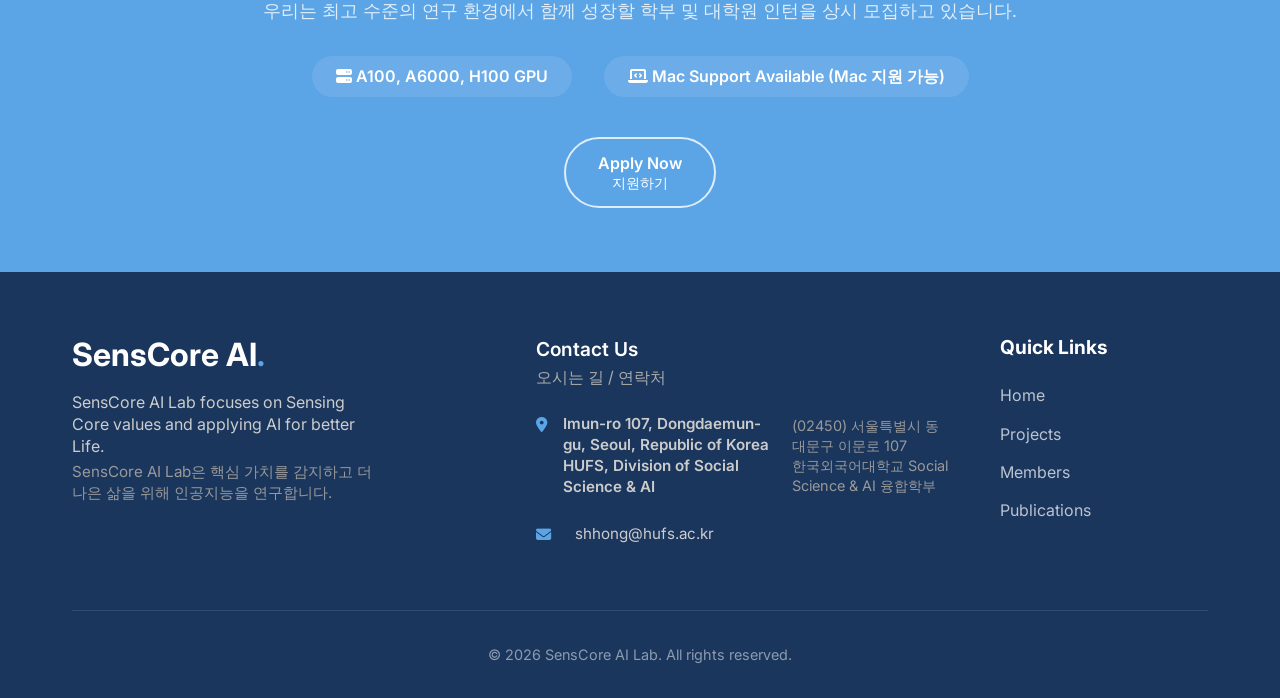
==== commit a222e211: "Extract News to separate page and add Project modal" ====
--- a/index.html
+++ b/index.html
@@ -27,7 +27,7 @@
                 <li><a href="projects.html">Projects</a></li>
                 <li><a href="members.html">Members</a></li>
                 <li><a href="publications.html">Publications</a></li>
-                <li><a href="#news">News</a></li>
+                <li><a href="news.html">News</a></li>
                 <li><a href="#contact" class="btn-contact">Contact</a></li>
             </ul>
 
@@ -245,51 +245,7 @@
         </div>
     </section>
 
-    <!-- News Section -->
-    <section id="news" class="section bg-light">
-        <div class="container">
-            <div class="section-header">
-                <h2 class="text-en">SensCore AI <span class="highlight">News</span></h2>
-                <div class="text-ko">연구실 최근 소식</div>
-                <div class="divider"></div>
-            </div>
-            <div class="news-list fade-in">
-                <div class="news-item">
-                    <div class="news-badge bg-primary">Project</div>
-                    <div class="news-content">
-                        <div class="bilingual-group" style="margin-bottom: 0.5rem;">
-                            <h4 class="text-en">🎉 New Projects Kick-off</h4>
-                            <h4 class="text-ko" style="font-size: 1rem; color: var(--secondary);">🎉 신규 다부처 프로젝트 수행 시작
-                            </h4>
-                        </div>
-                        <div class="bilingual-group">
-                            <p class="text-en" style="font-weight: 400; font-size: 0.95rem;">Successfully initiated
-                                multiple projects including Construction AI, GogoF&B, National Cancer Center, Eduwill,
-                                and JNEworks.</p>
-                            <p class="text-ko" style="font-size: 0.9rem;">건설 AI, 고고에프앤디, 국립 암센터, 에듀빌, JNEworks 프로젝트 진행 중
-                            </p>
-                        </div>
-                    </div>
-                </div>
-                <div class="news-item">
-                    <div class="news-badge bg-success">Success</div>
-                    <div class="news-content">
-                        <div class="bilingual-group" style="margin-bottom: 0.5rem;">
-                            <h4 class="text-en">🎉 Vaxport Project Completed</h4>
-                            <h4 class="text-ko" style="font-size: 1rem; color: var(--secondary);">🎉 Vaxport 프로젝트 성료
-                            </h4>
-                        </div>
-                        <div class="bilingual-group">
-                            <p class="text-en" style="font-weight: 400; font-size: 0.95rem;">Phase 2 of the Vaxport
-                                collaborative project has been successfully completed.</p>
-                            <p class="text-ko" style="font-size: 0.9rem;">Vaxport 프로젝트 2차 성공적 수행 완료</p>
-                        </div>
-                    </div>
-                </div>
-                <!-- additional news... -->
-            </div>
-        </div>
-    </section>
+    <!-- News section moved to news.html -->
 
     <!-- Footer -->
     <footer id="contact" class="footer">
--- a/styles.css
+++ b/styles.css
@@ -164,6 +164,33 @@
     box-shadow: 0 4px 20px rgba(0, 0, 0, 0.05);
 }
 
+.navbar-subpage {
+    position: sticky;
+    top: 0;
+    background: rgba(255, 255, 255, 0.95) !important;
+    padding: 1rem 5% !important;
+    box-shadow: 0 4px 20px rgba(0, 0, 0, 0.05) !important;
+    border-bottom: 1px solid #eee;
+    z-index: 1000;
+}
+
+.navbar-subpage .logo {
+    color: var(--secondary) !important;
+}
+
+.navbar-subpage .nav-links a {
+    color: var(--secondary) !important;
+}
+
+.navbar-subpage .nav-links a.active {
+    color: var(--primary) !important;
+    font-weight: 700;
+}
+
+.navbar-subpage .hamburger {
+    color: var(--secondary) !important;
+}
+
 .navbar.scrolled .logo,
 .navbar.scrolled .nav-links a {
     color: var(--secondary);
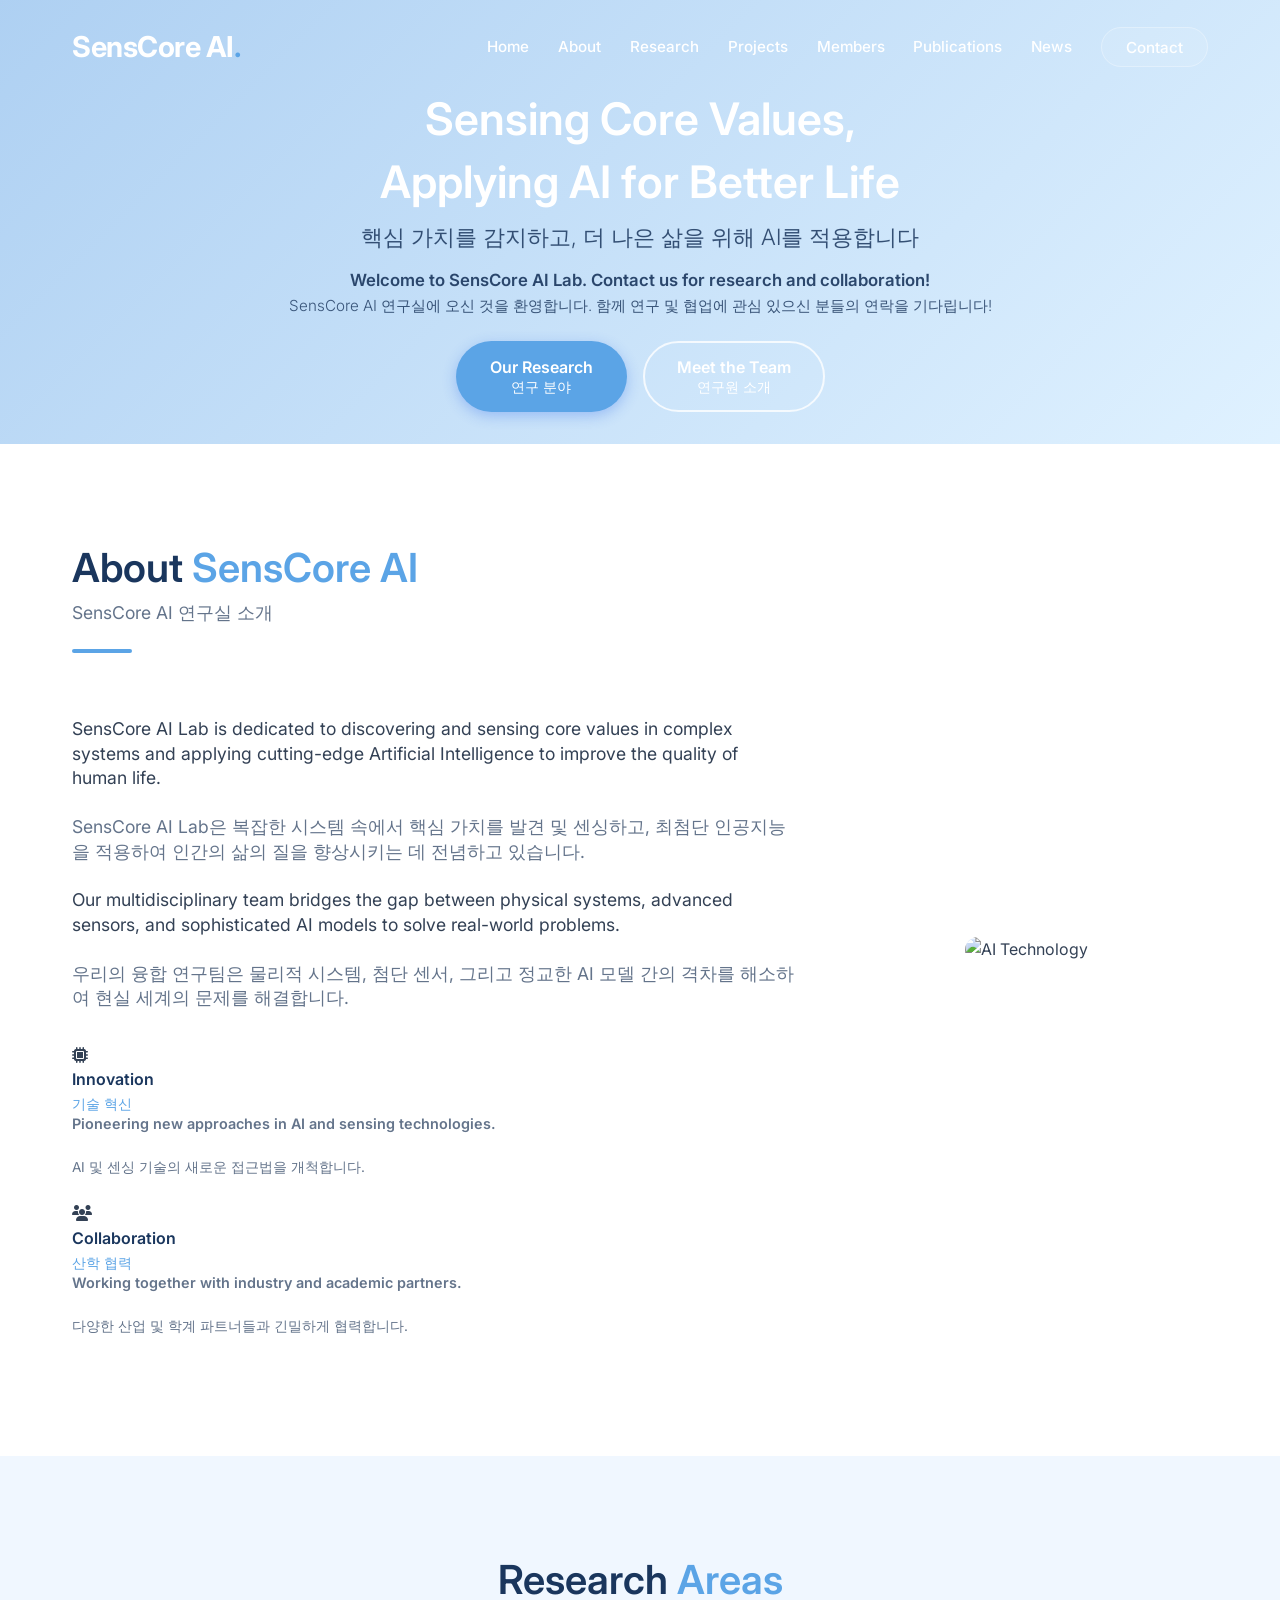
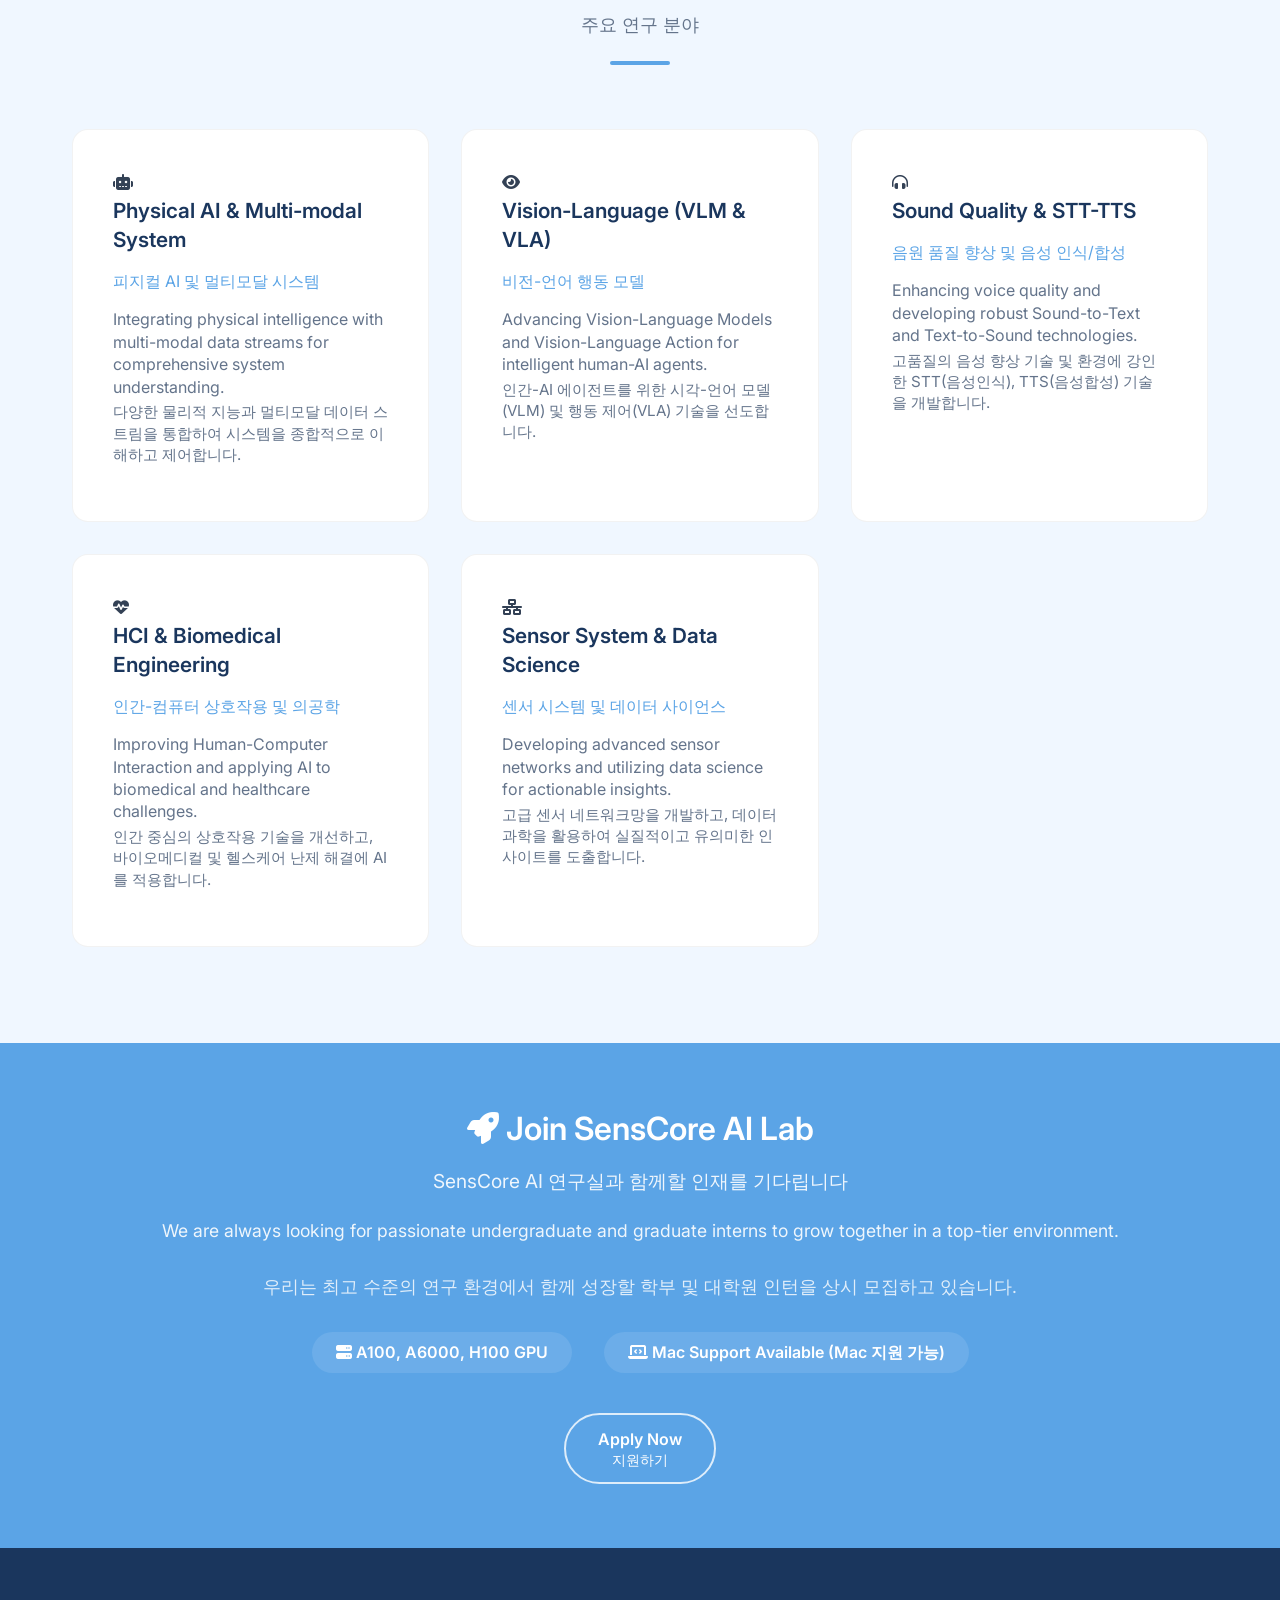
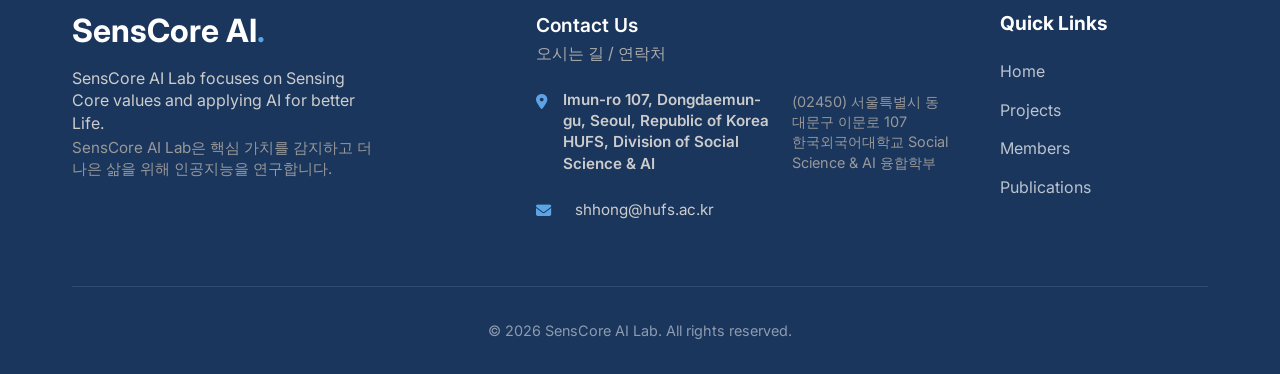
==== commit b99d1a86: "Compact hero section significantly" ====
--- a/index.html
+++ b/index.html
@@ -40,23 +40,22 @@
     <!-- Hero Section -->
     <header id="home" class="hero">
         <div class="hero-content fade-in">
-            <div class="bilingual-group">
+            <div class="bilingual-group" style="margin-bottom: 0;">
                 <h1 class="hero-title text-en" style="margin-bottom: 0;">Sensing Core Values,<br>Applying AI for Better
                     Life</h1>
                 <h1 class="hero-title text-ko"
-                    style="font-size: 1.8rem; margin-top: 1rem; color: var(--secondary); opacity: 0.85; font-weight: 300;">
-                    핵심 가치를 감지하고, 더 나은 삶을
-                    위해 AI를 적용합니다</h1>
-            </div>
-
-            <div class="bilingual-group hero-subtitle" style="margin-top: 2rem;">
-                <div class="text-en" style="font-size: 1.2rem;">Welcome to SensCore AI Lab.<br>Please feel free to
-                    contact us for research and collaboration!</div>
-                <div class="text-ko" style="font-size: 1.1rem; font-weight: 300; opacity: 0.9;">SensCore AI 연구실에 오신 것을
-                    환영합니다.<br>함께 연구 및 협업에 관심이 있으신 분께서는 언제든지 연락주세요!</div>
-            </div>
-
-            <div style="margin-top: 2.5rem; display: flex; gap: 1rem; justify-content: center; flex-wrap: wrap;">
+                    style="font-size: 1.4rem; margin-top: 0.5rem; color: var(--secondary); opacity: 0.85; font-weight: 300;">
+                    핵심 가치를 감지하고, 더 나은 삶을 위해 AI를 적용합니다</h1>
+            </div>
+
+            <div class="bilingual-group hero-subtitle" style="margin-top: 1rem;">
+                <div class="text-en" style="font-size: 1.05rem;">Welcome to SensCore AI Lab. Contact us for research and
+                    collaboration!</div>
+                <div class="text-ko" style="font-size: 0.95rem; font-weight: 300; opacity: 0.9;">SensCore AI 연구실에 오신 것을
+                    환영합니다. 함께 연구 및 협업에 관심 있으신 분들의 연락을 기다립니다!</div>
+            </div>
+
+            <div style="margin-top: 1.5rem; display: flex; gap: 1rem; justify-content: center; flex-wrap: wrap;">
                 <a href="#research" class="btn btn-primary">
                     <div class="text-en" style="font-size: 1rem;">Our Research</div>
                     <div class="text-ko" style="font-size: 0.85rem; margin-top: 0;">연구 분야</div>
--- a/styles.css
+++ b/styles.css
@@ -263,9 +263,9 @@
 
 /* ===== Hero Section ===== */
 .hero {
-    min-height: 550px;
+    min-height: unset;
     height: auto;
-    padding: 8rem 1rem 4rem;
+    padding: 5.5rem 1rem 2rem;
     display: flex;
     align-items: center;
     justify-content: center;
@@ -279,12 +279,12 @@
 .hero-content {
     max-width: 800px;
     z-index: 2;
-    padding-top: 4rem;
+    padding-top: 0;
 }
 
 .hero-title {
-    font-size: 3.5rem;
-    margin-bottom: 1.5rem;
+    font-size: 2.8rem;
+    margin-bottom: 0.8rem;
     color: #fff;
     animation: slideUp 1s ease-out;
 }
@@ -324,11 +324,10 @@
     font-size: 2rem;
 }
 
-/* ===== About Section ===== */
 .about-grid {
     display: grid;
-    grid-template-columns: 1fr 1fr;
-    gap: 4rem;
+    grid-template-columns: 2fr 1fr;
+    gap: 3rem;
     align-items: center;
 }
 
@@ -336,6 +335,17 @@
     font-size: 1.1rem;
     color: var(--text-muted);
     margin-bottom: 1.5rem;
+}
+
+.about-image {
+    max-width: 280px;
+    margin: 0 auto;
+}
+
+.about-image img {
+    width: 100%;
+    height: auto;
+    border-radius: 16px;
 }
 
 .about-features {
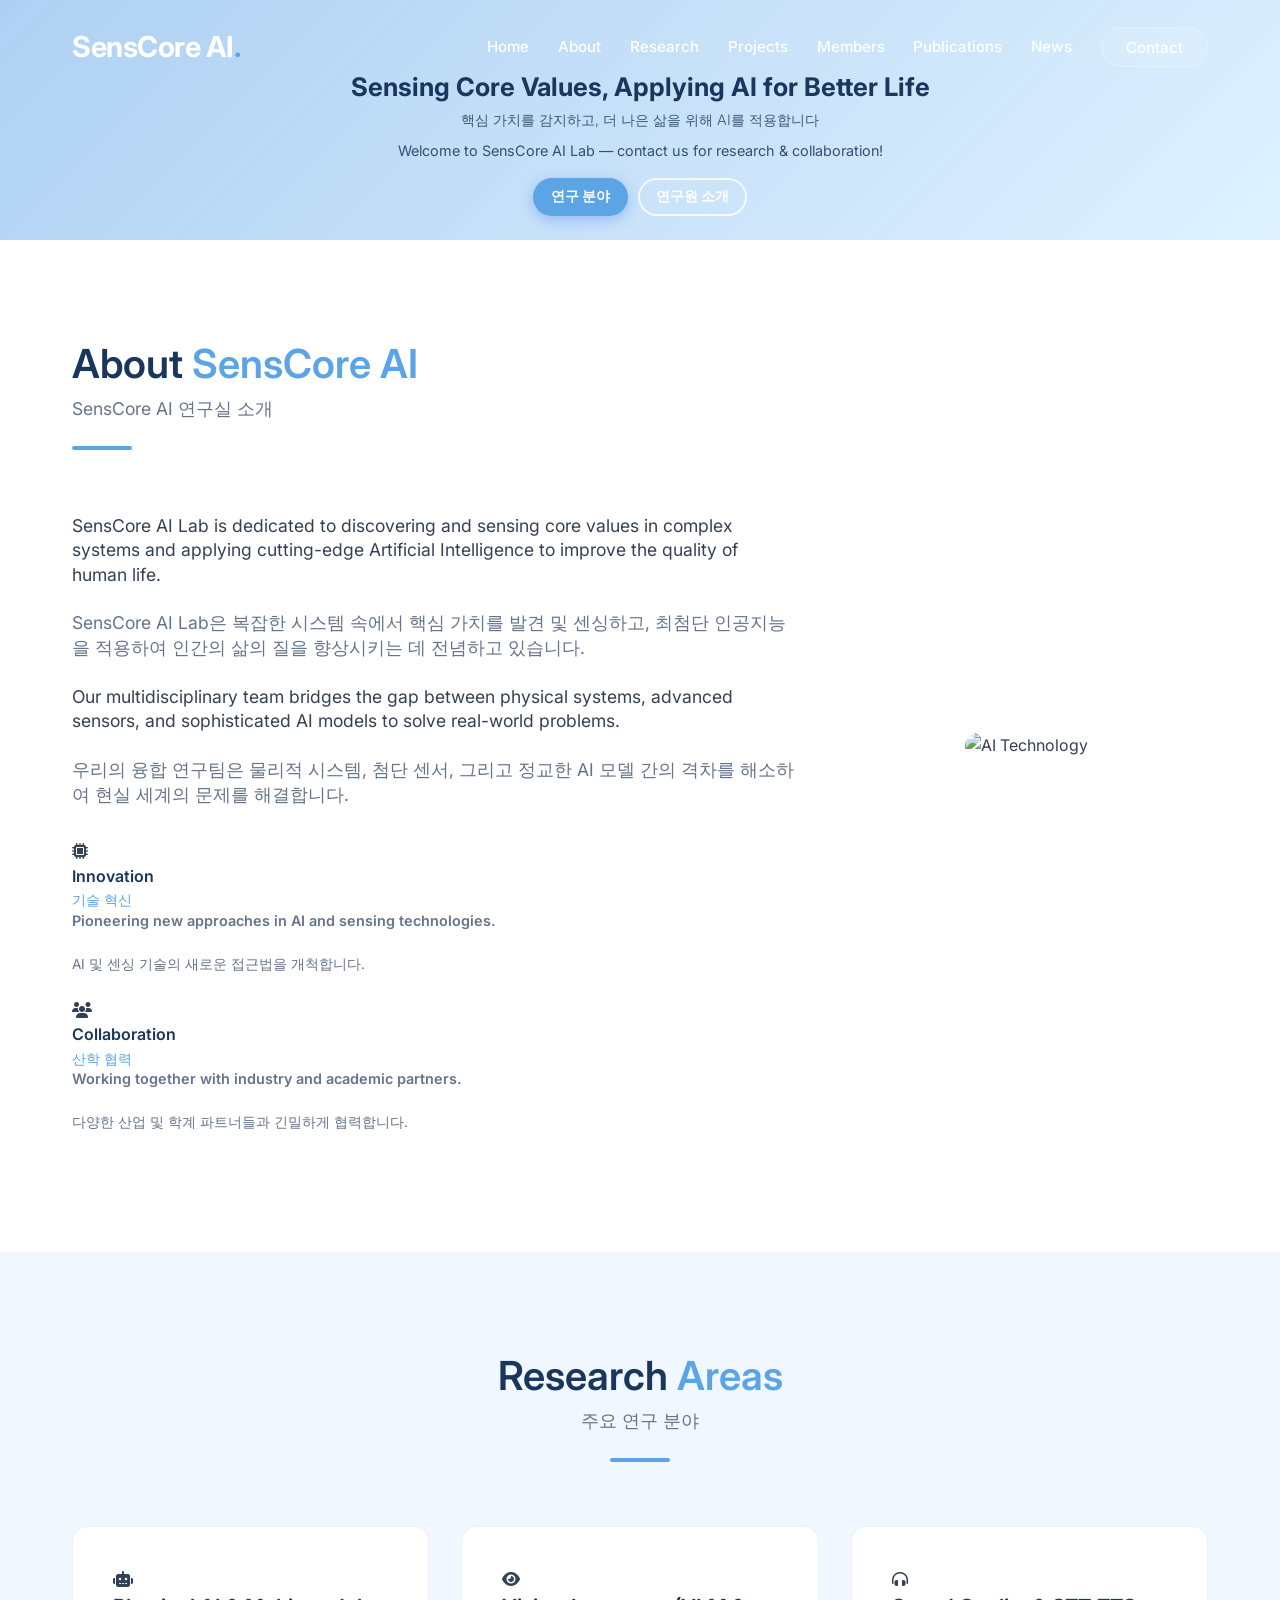
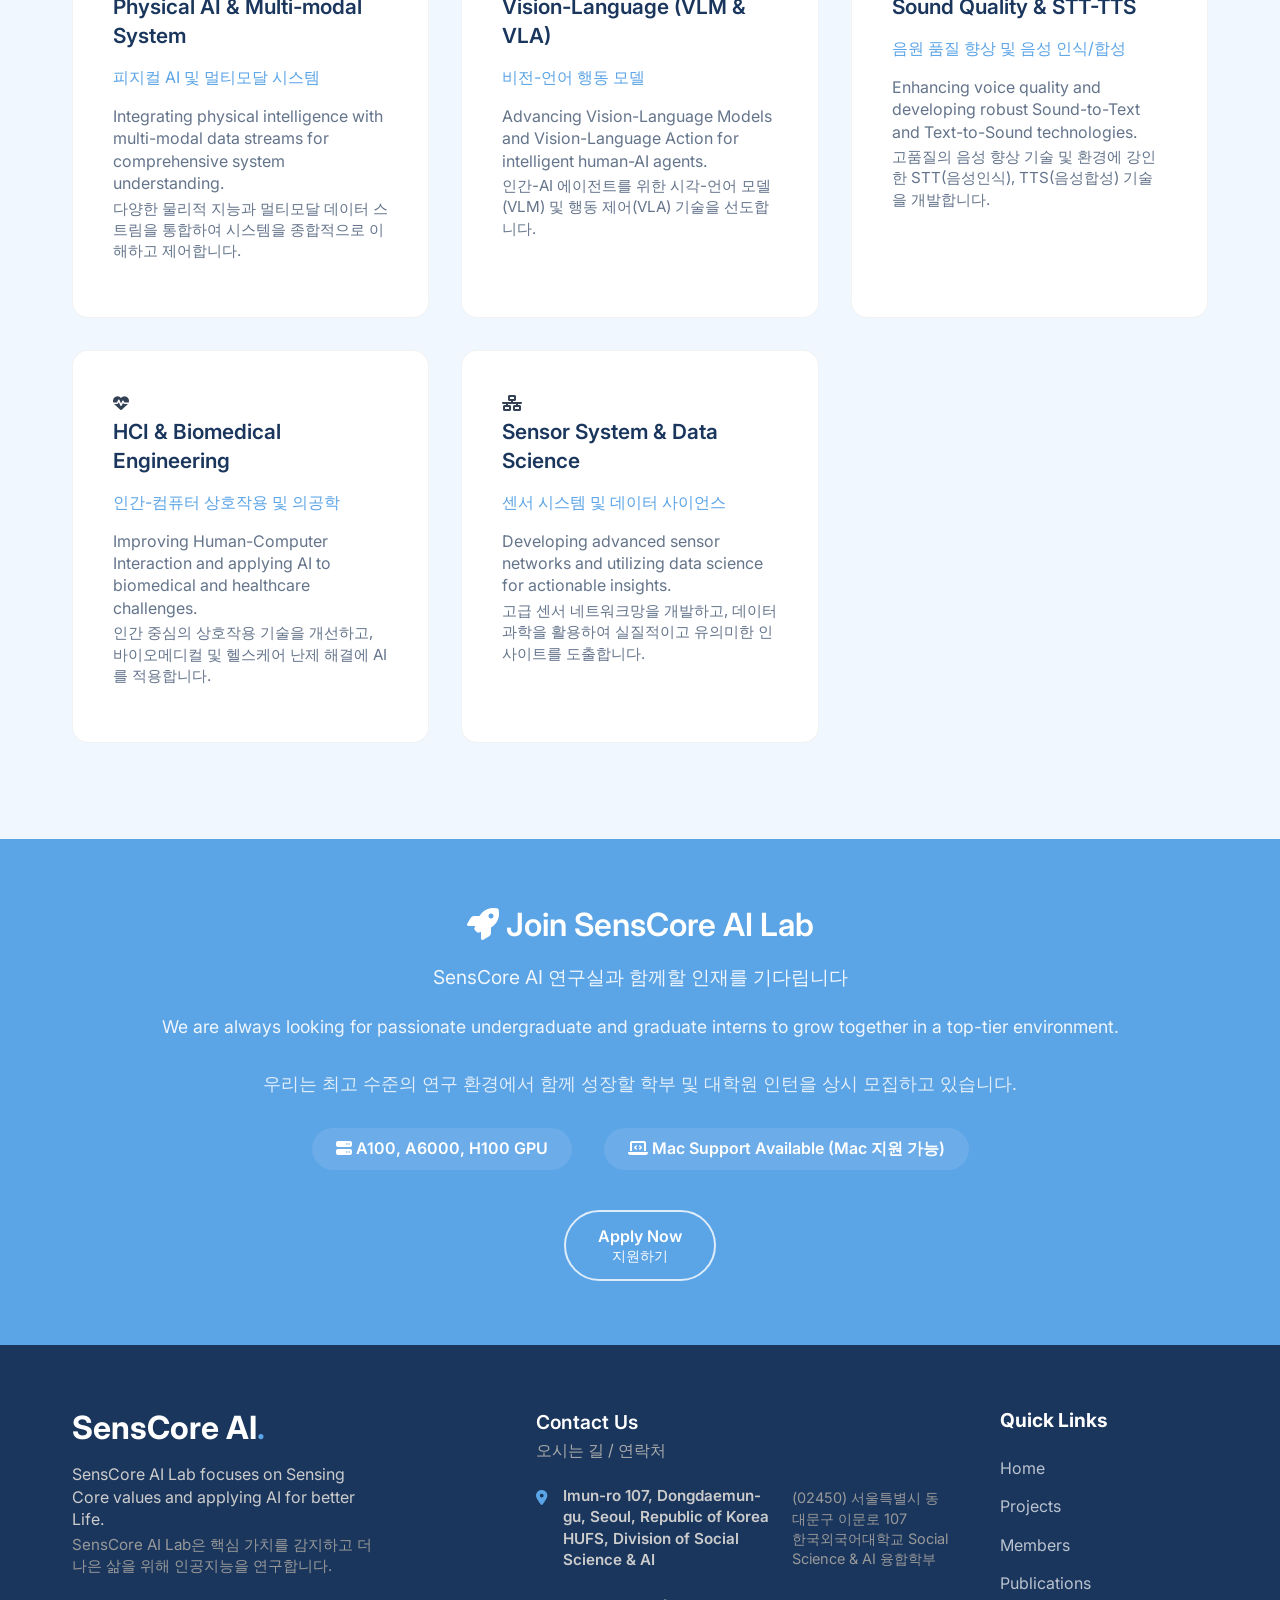
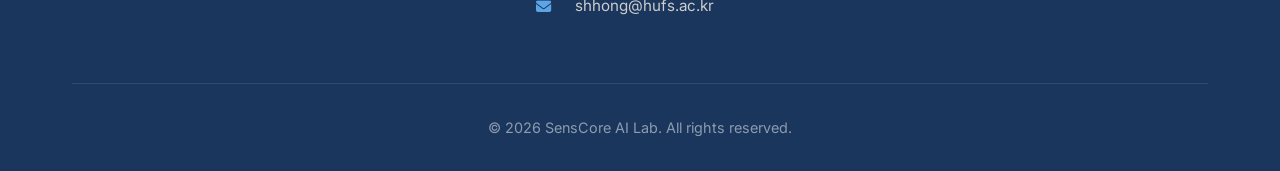
==== commit 9552759a: "Halve hero section text size and spacing" ====
--- a/index.html
+++ b/index.html
@@ -41,29 +41,20 @@
     <header id="home" class="hero">
         <div class="hero-content fade-in">
             <div class="bilingual-group" style="margin-bottom: 0;">
-                <h1 class="hero-title text-en" style="margin-bottom: 0;">Sensing Core Values,<br>Applying AI for Better
-                    Life</h1>
-                <h1 class="hero-title text-ko"
-                    style="font-size: 1.4rem; margin-top: 0.5rem; color: var(--secondary); opacity: 0.85; font-weight: 300;">
-                    핵심 가치를 감지하고, 더 나은 삶을 위해 AI를 적용합니다</h1>
-            </div>
-
-            <div class="bilingual-group hero-subtitle" style="margin-top: 1rem;">
-                <div class="text-en" style="font-size: 1.05rem;">Welcome to SensCore AI Lab. Contact us for research and
-                    collaboration!</div>
-                <div class="text-ko" style="font-size: 0.95rem; font-weight: 300; opacity: 0.9;">SensCore AI 연구실에 오신 것을
-                    환영합니다. 함께 연구 및 협업에 관심 있으신 분들의 연락을 기다립니다!</div>
-            </div>
-
-            <div style="margin-top: 1.5rem; display: flex; gap: 1rem; justify-content: center; flex-wrap: wrap;">
-                <a href="#research" class="btn btn-primary">
-                    <div class="text-en" style="font-size: 1rem;">Our Research</div>
-                    <div class="text-ko" style="font-size: 0.85rem; margin-top: 0;">연구 분야</div>
-                </a>
-                <a href="members.html" class="btn btn-secondary">
-                    <div class="text-en" style="font-size: 1rem;">Meet the Team</div>
-                    <div class="text-ko" style="font-size: 0.85rem; margin-top: 0;">연구원 소개</div>
-                </a>
+                <h2 style="margin-bottom: 0; font-size: 1.6rem; color: var(--secondary); font-weight: 700;">Sensing Core
+                    Values, Applying AI for Better Life</h2>
+                <p
+                    style="font-size: 0.9rem; margin-top: 0.3rem; color: var(--secondary); opacity: 0.8; font-weight: 300;">
+                    핵심 가치를 감지하고, 더 나은 삶을 위해 AI를 적용합니다</p>
+            </div>
+            <div style="margin-top: 0.5rem;">
+                <p style="font-size: 0.9rem; color: var(--secondary); opacity: 0.85; margin-bottom: 0;">Welcome to
+                    SensCore AI Lab &mdash; contact us for research &amp; collaboration!</p>
+            </div>
+            <div style="margin-top: 1rem; display: flex; gap: 0.6rem; justify-content: center; flex-wrap: wrap;">
+                <a href="#research" class="btn btn-primary" style="padding: 0.4rem 1rem; font-size: 0.85rem;">연구 분야</a>
+                <a href="members.html" class="btn btn-secondary" style="padding: 0.4rem 1rem; font-size: 0.85rem;">연구원
+                    소개</a>
             </div>
         </div>
     </header>
--- a/styles.css
+++ b/styles.css
@@ -265,7 +265,7 @@
 .hero {
     min-height: unset;
     height: auto;
-    padding: 5.5rem 1rem 2rem;
+    padding: 4.5rem 1rem 1.5rem;
     display: flex;
     align-items: center;
     justify-content: center;
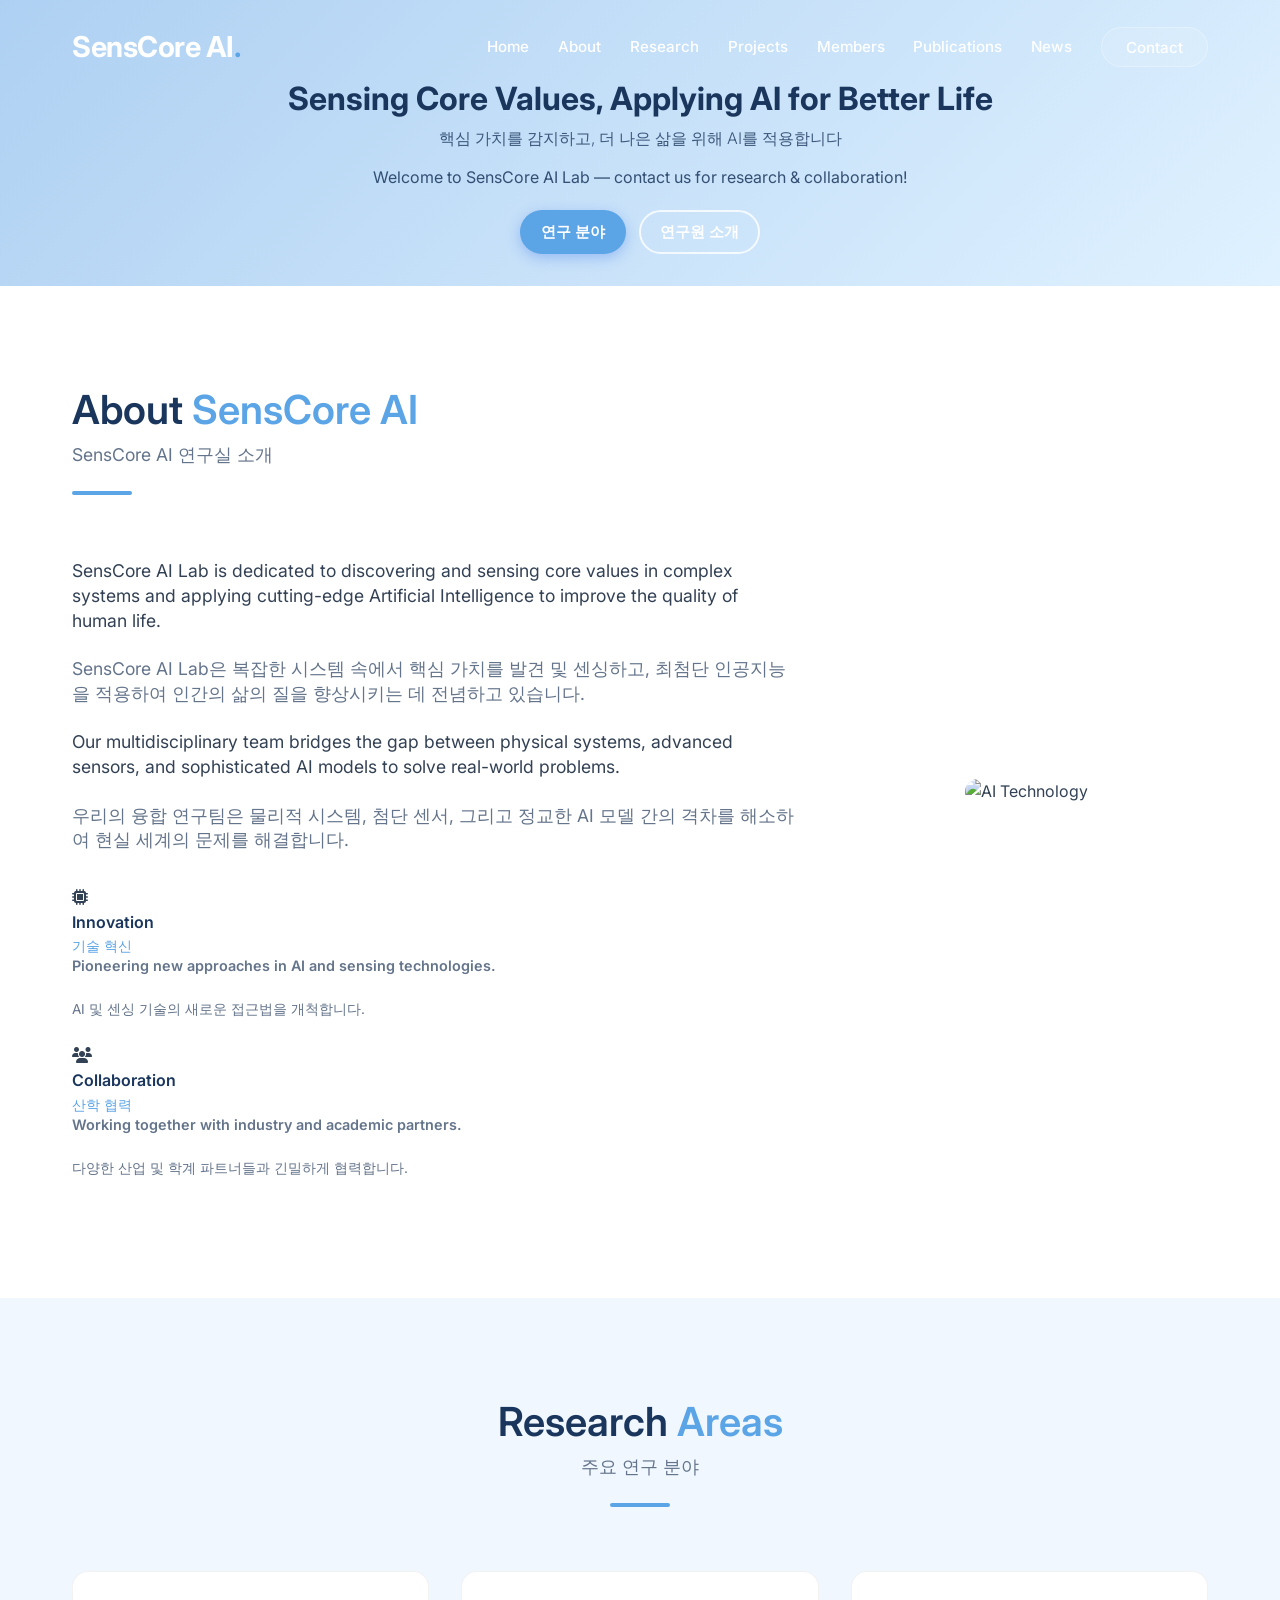
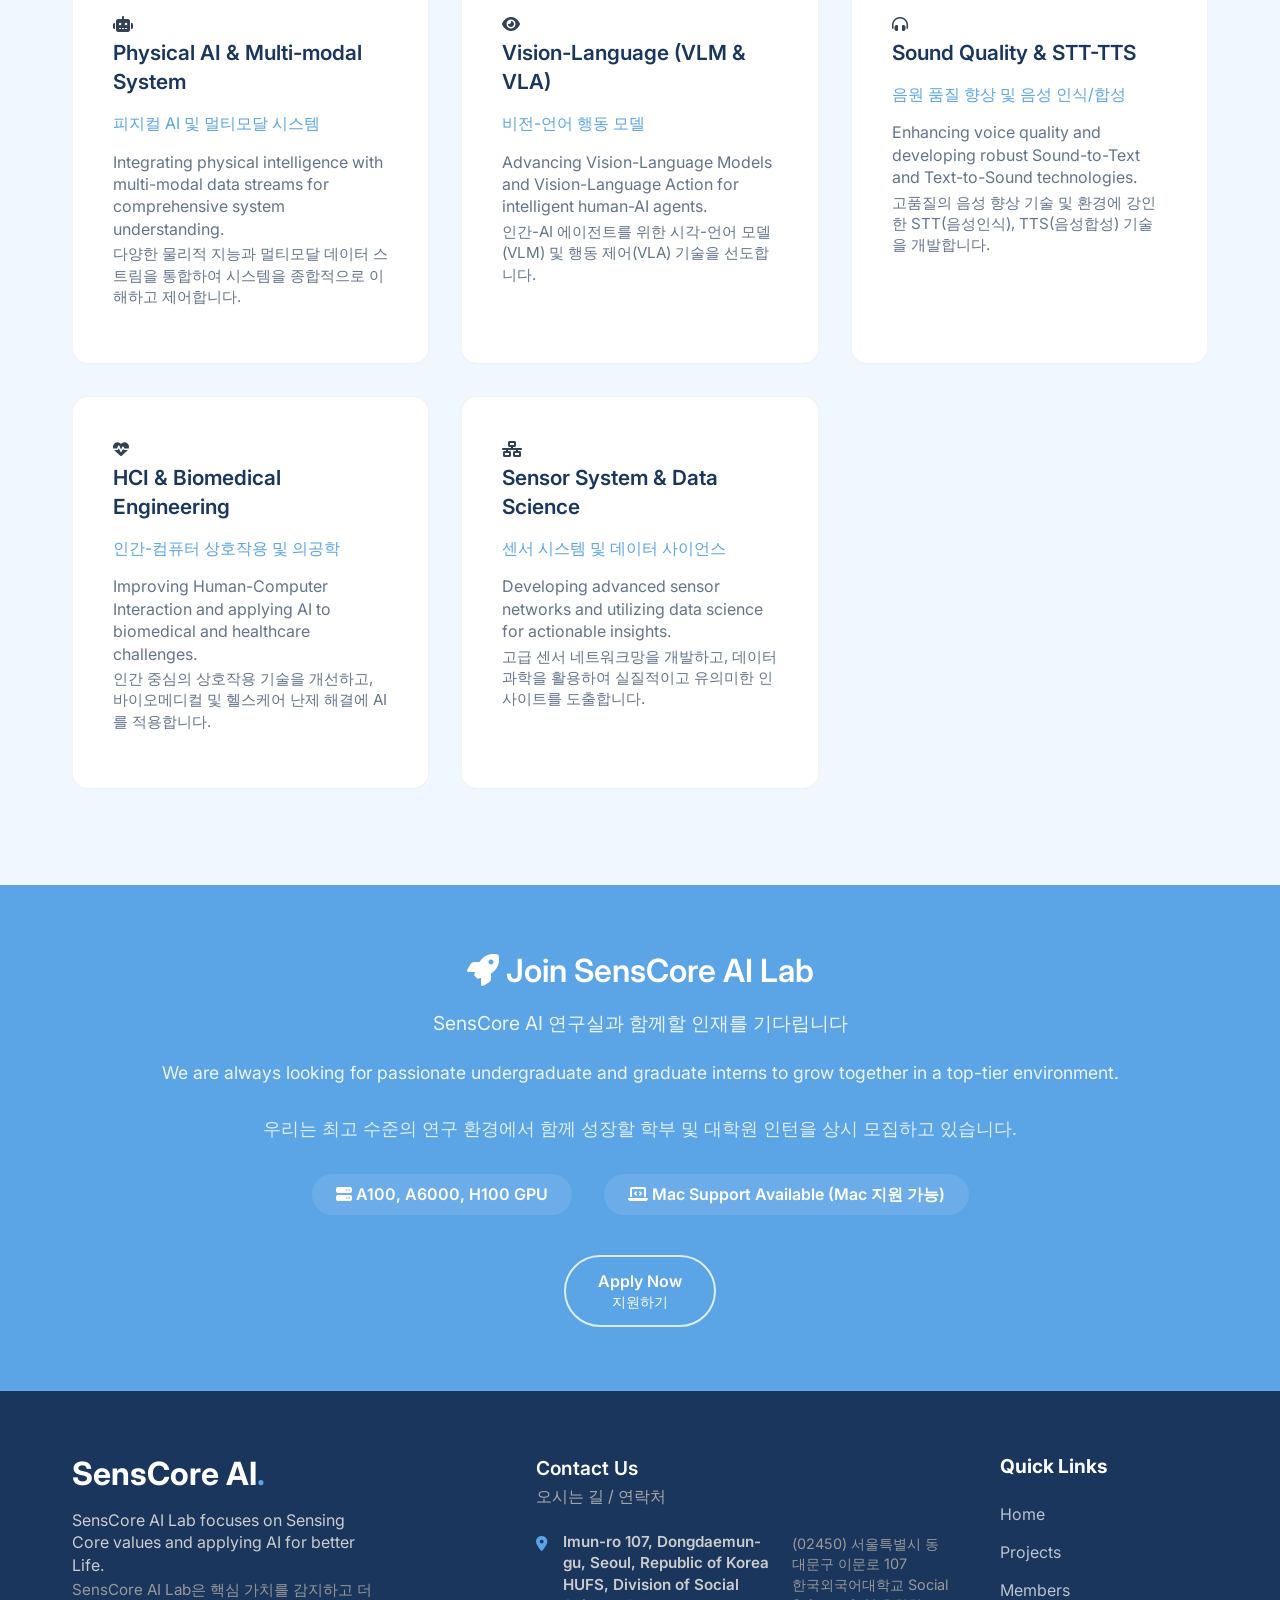
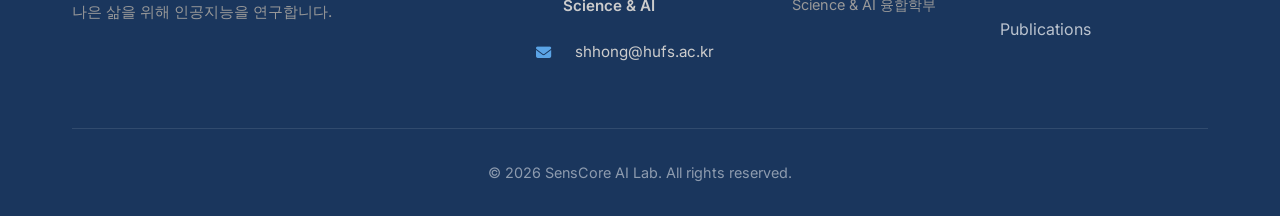
==== commit 4604f062: "Slightly increase hero text and spacing" ====
--- a/index.html
+++ b/index.html
@@ -41,19 +41,20 @@
     <header id="home" class="hero">
         <div class="hero-content fade-in">
             <div class="bilingual-group" style="margin-bottom: 0;">
-                <h2 style="margin-bottom: 0; font-size: 1.6rem; color: var(--secondary); font-weight: 700;">Sensing Core
+                <h2 style="margin-bottom: 0; font-size: 2rem; color: var(--secondary); font-weight: 700;">Sensing Core
                     Values, Applying AI for Better Life</h2>
                 <p
-                    style="font-size: 0.9rem; margin-top: 0.3rem; color: var(--secondary); opacity: 0.8; font-weight: 300;">
+                    style="font-size: 1rem; margin-top: 0.5rem; color: var(--secondary); opacity: 0.8; font-weight: 300;">
                     핵심 가치를 감지하고, 더 나은 삶을 위해 AI를 적용합니다</p>
             </div>
-            <div style="margin-top: 0.5rem;">
-                <p style="font-size: 0.9rem; color: var(--secondary); opacity: 0.85; margin-bottom: 0;">Welcome to
+            <div style="margin-top: 0.8rem;">
+                <p style="font-size: 1rem; color: var(--secondary); opacity: 0.85; margin-bottom: 0;">Welcome to
                     SensCore AI Lab &mdash; contact us for research &amp; collaboration!</p>
             </div>
-            <div style="margin-top: 1rem; display: flex; gap: 0.6rem; justify-content: center; flex-wrap: wrap;">
-                <a href="#research" class="btn btn-primary" style="padding: 0.4rem 1rem; font-size: 0.85rem;">연구 분야</a>
-                <a href="members.html" class="btn btn-secondary" style="padding: 0.4rem 1rem; font-size: 0.85rem;">연구원
+            <div style="margin-top: 1.2rem; display: flex; gap: 0.8rem; justify-content: center; flex-wrap: wrap;">
+                <a href="#research" class="btn btn-primary" style="padding: 0.5rem 1.2rem; font-size: 0.95rem;">연구
+                    분야</a>
+                <a href="members.html" class="btn btn-secondary" style="padding: 0.5rem 1.2rem; font-size: 0.95rem;">연구원
                     소개</a>
             </div>
         </div>
--- a/styles.css
+++ b/styles.css
@@ -265,7 +265,7 @@
 .hero {
     min-height: unset;
     height: auto;
-    padding: 4.5rem 1rem 1.5rem;
+    padding: 5rem 1rem 2rem;
     display: flex;
     align-items: center;
     justify-content: center;
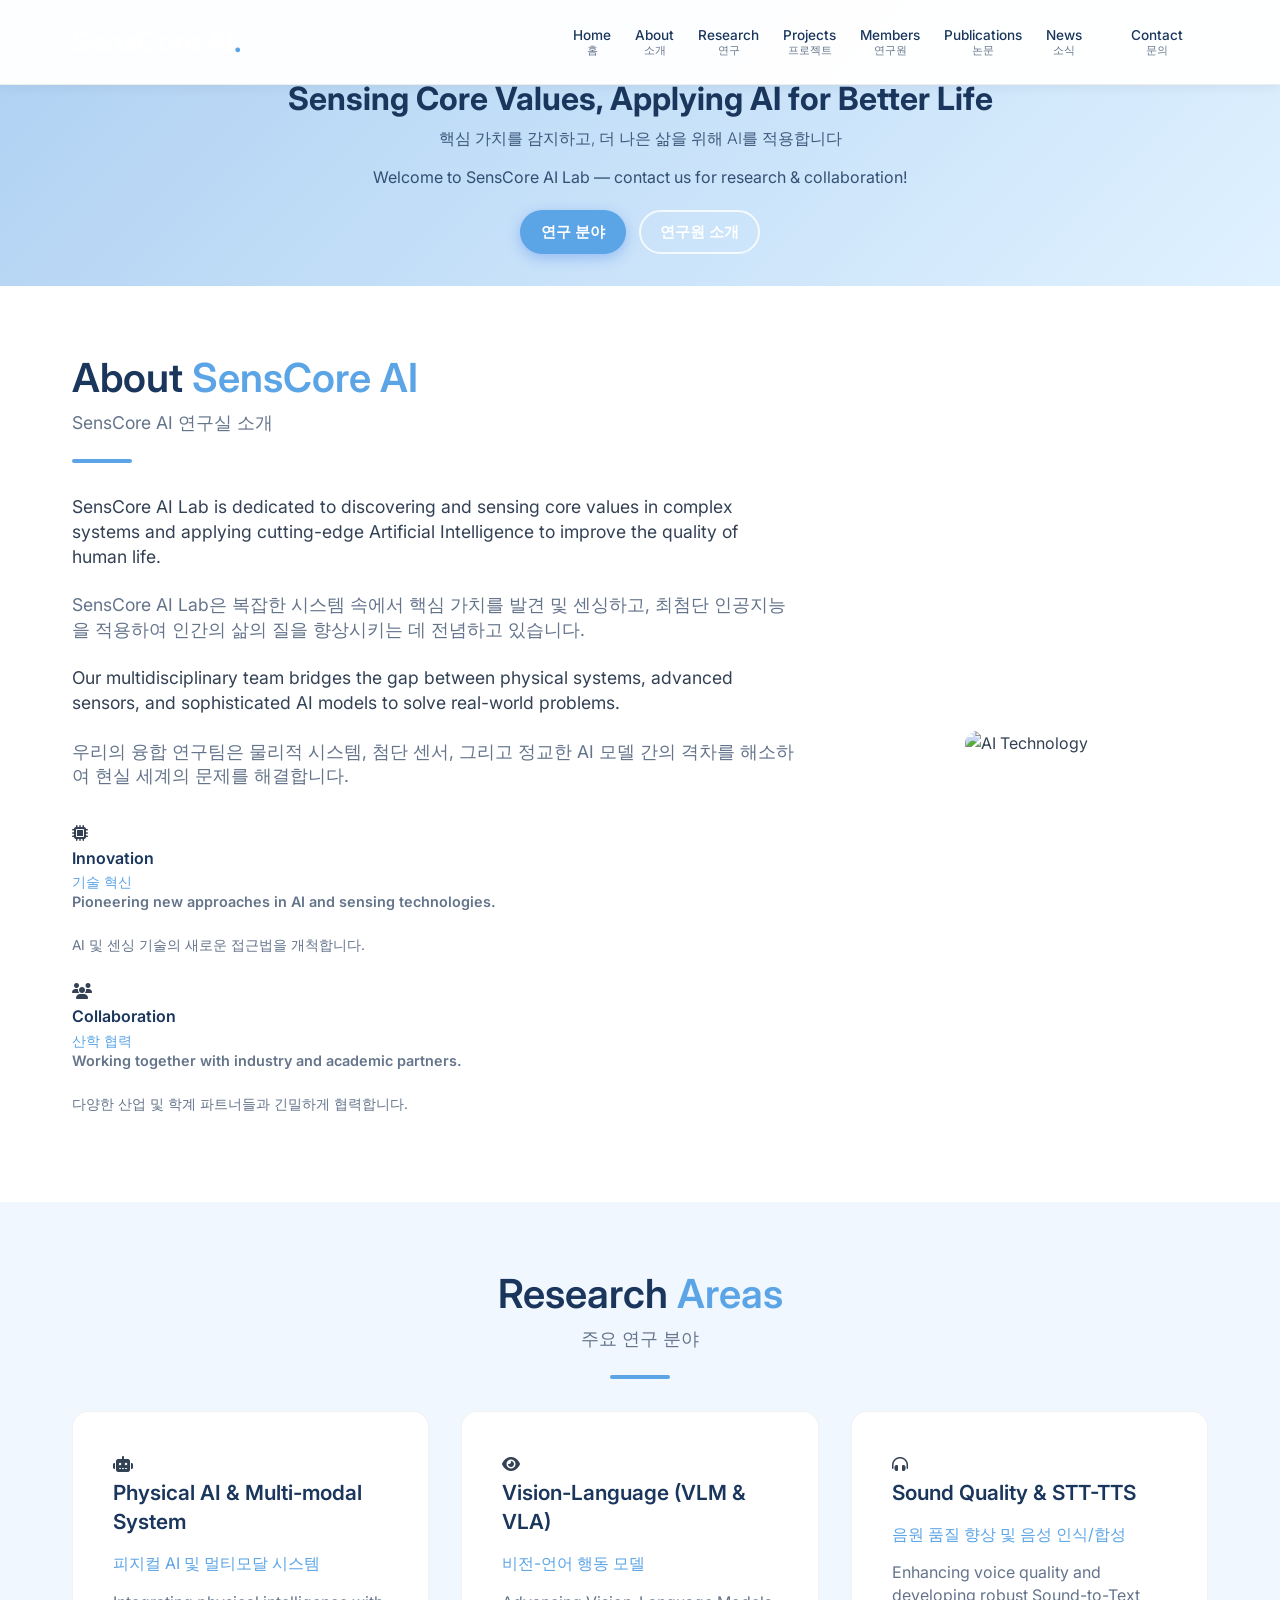
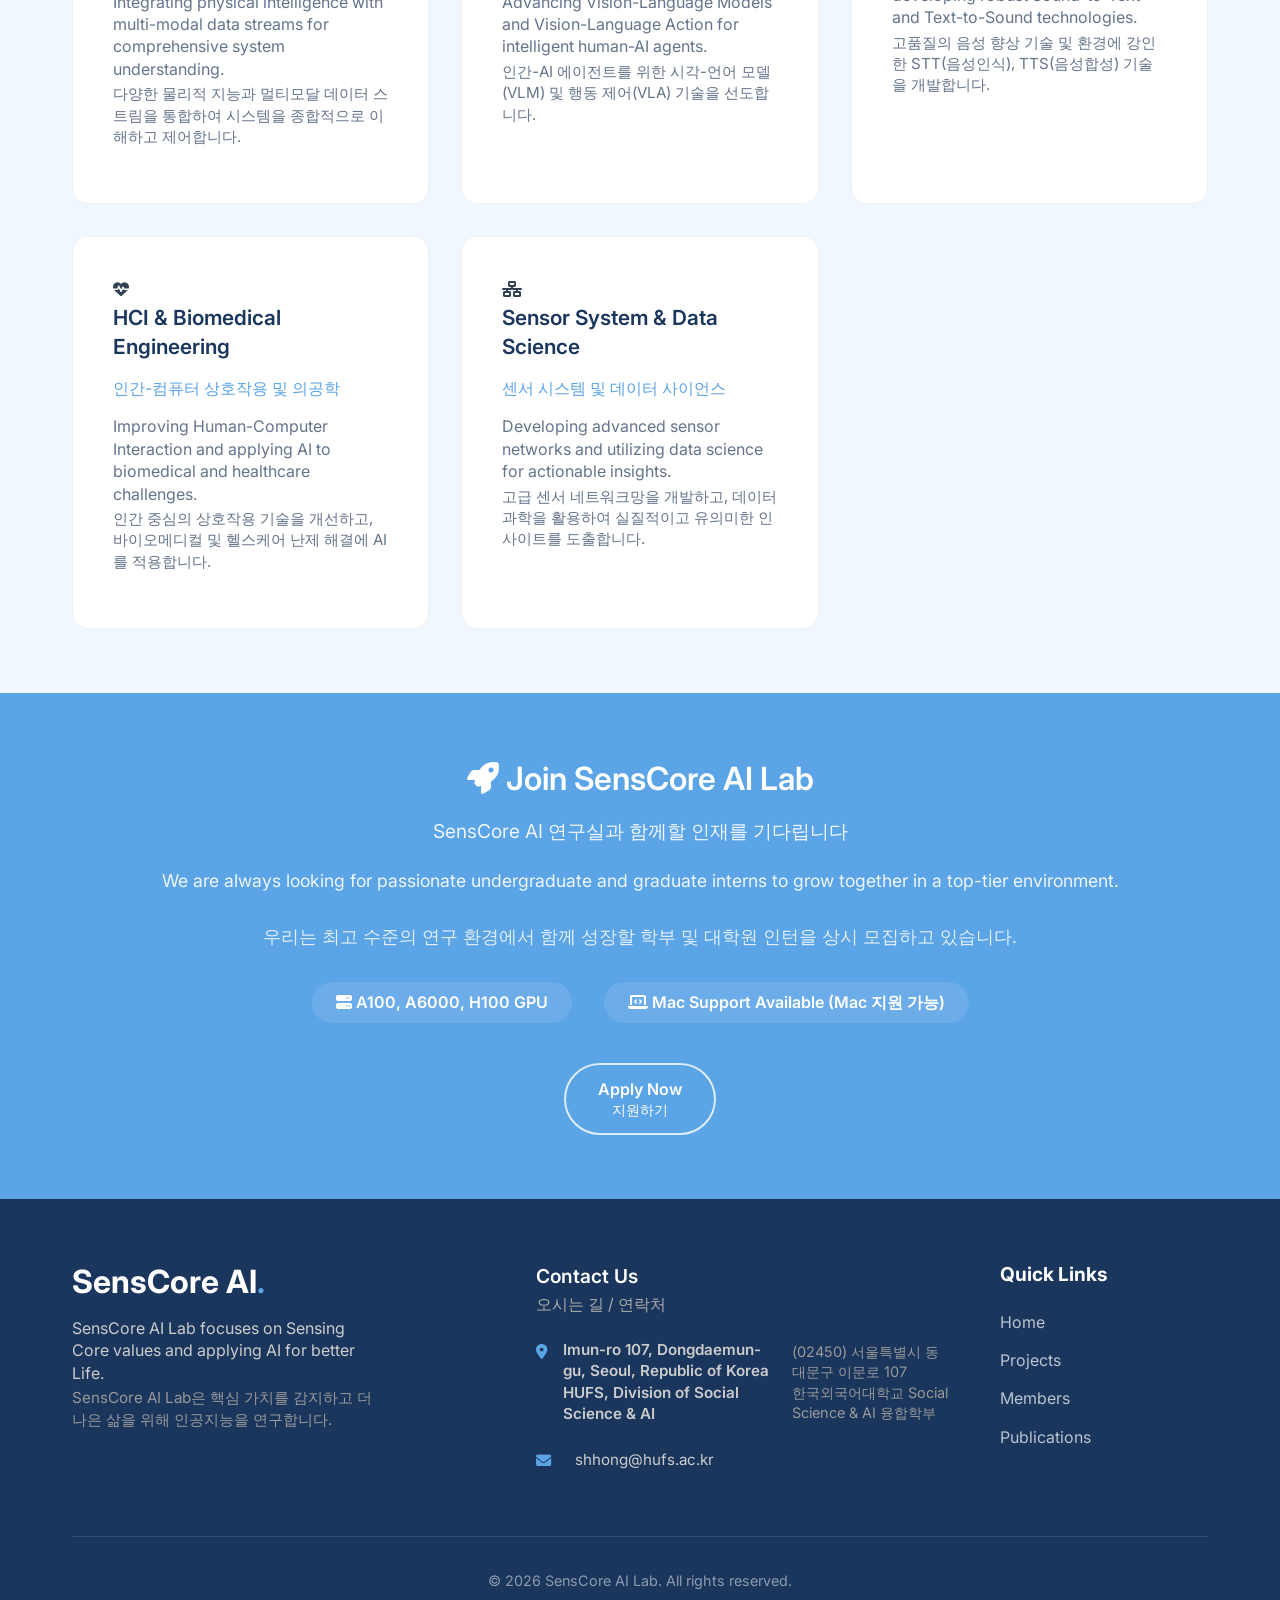
==== commit f92963df: "Add Hyunwoo Kim (master) and graduate researcher section" ====
--- a/index.html
+++ b/index.html
@@ -21,14 +21,14 @@
             <a href="#home" class="logo">SensCore AI<span>.</span></a>
 
             <ul class="nav-links" id="nav-links">
-                <li><a href="#home">Home</a></li>
-                <li><a href="#about">About</a></li>
-                <li><a href="#research">Research</a></li>
-                <li><a href="projects.html">Projects</a></li>
-                <li><a href="members.html">Members</a></li>
-                <li><a href="publications.html">Publications</a></li>
-                <li><a href="news.html">News</a></li>
-                <li><a href="#contact" class="btn-contact">Contact</a></li>
+                <li><a href="#home"><span>Home</span><span class="nav-ko">홈</span></a></li>
+                <li><a href="#about"><span>About</span><span class="nav-ko">소개</span></a></li>
+                <li><a href="#research"><span>Research</span><span class="nav-ko">연구</span></a></li>
+                <li><a href="projects.html"><span>Projects</span><span class="nav-ko">프로젝트</span></a></li>
+                <li><a href="members.html"><span>Members</span><span class="nav-ko">연구원</span></a></li>
+                <li><a href="publications.html"><span>Publications</span><span class="nav-ko">논문</span></a></li>
+                <li><a href="news.html"><span>News</span><span class="nav-ko">소식</span></a></li>
+                <li><a href="#contact" class="btn-contact"><span>Contact</span><span class="nav-ko">문의</span></a></li>
             </ul>
 
             <div class="hamburger" id="hamburger">
--- a/styles.css
+++ b/styles.css
@@ -90,17 +90,17 @@
 }
 
 .section {
-    padding: 6rem 0;
+    padding: 4rem 0;
 }
 
 .section-header {
     text-align: center;
-    margin-bottom: 4rem;
+    margin-bottom: 2rem;
 }
 
 .section-header h2 {
     font-size: 2.5rem;
-    margin-bottom: 1rem;
+    margin-bottom: 0.5rem;
 }
 
 .divider {
@@ -153,8 +153,10 @@
     width: 100%;
     z-index: 1000;
     transition: var(--transition);
-    padding: 1.5rem 0;
-    background: transparent;
+    padding: 1rem 0;
+    background: rgba(255, 255, 255, 0.97);
+    box-shadow: 0 2px 12px rgba(0, 0, 0, 0.06);
+    border-bottom: 1px solid #eee;
 }
 
 .navbar.scrolled {
@@ -224,13 +226,29 @@
 .nav-links {
     display: flex;
     align-items: center;
-    gap: 1.8rem;
+    gap: 1.5rem;
 }
 
 .nav-links a {
-    color: #fff;
+    color: var(--secondary);
     font-weight: 500;
-    font-size: 0.95rem;
+    font-size: 0.85rem;
+    display: flex;
+    flex-direction: column;
+    align-items: center;
+    line-height: 1.2;
+    text-align: center;
+}
+
+.nav-links a .nav-ko {
+    font-size: 0.7rem;
+    font-weight: 300;
+    color: var(--text-muted);
+    margin-top: 1px;
+}
+
+.nav-links a:hover .nav-ko {
+    color: var(--primary);
 }
 
 .nav-links a:hover {
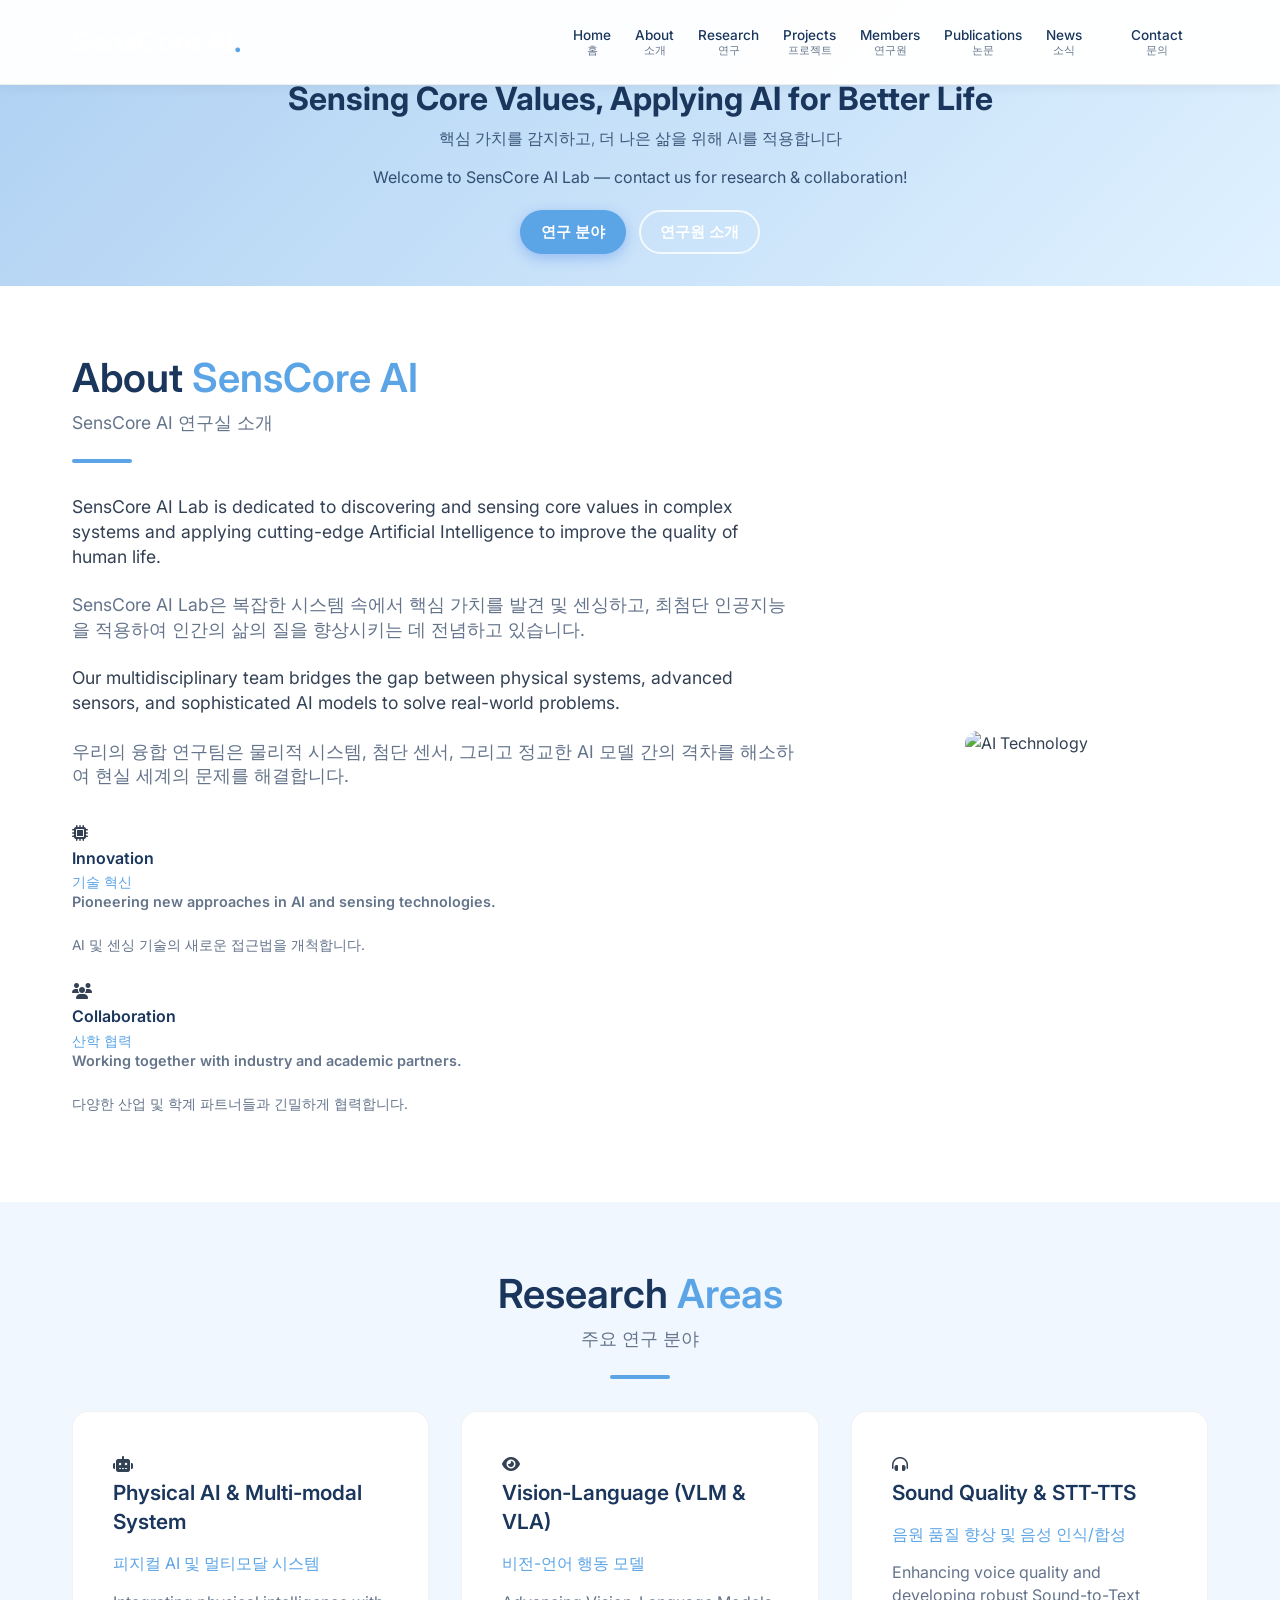
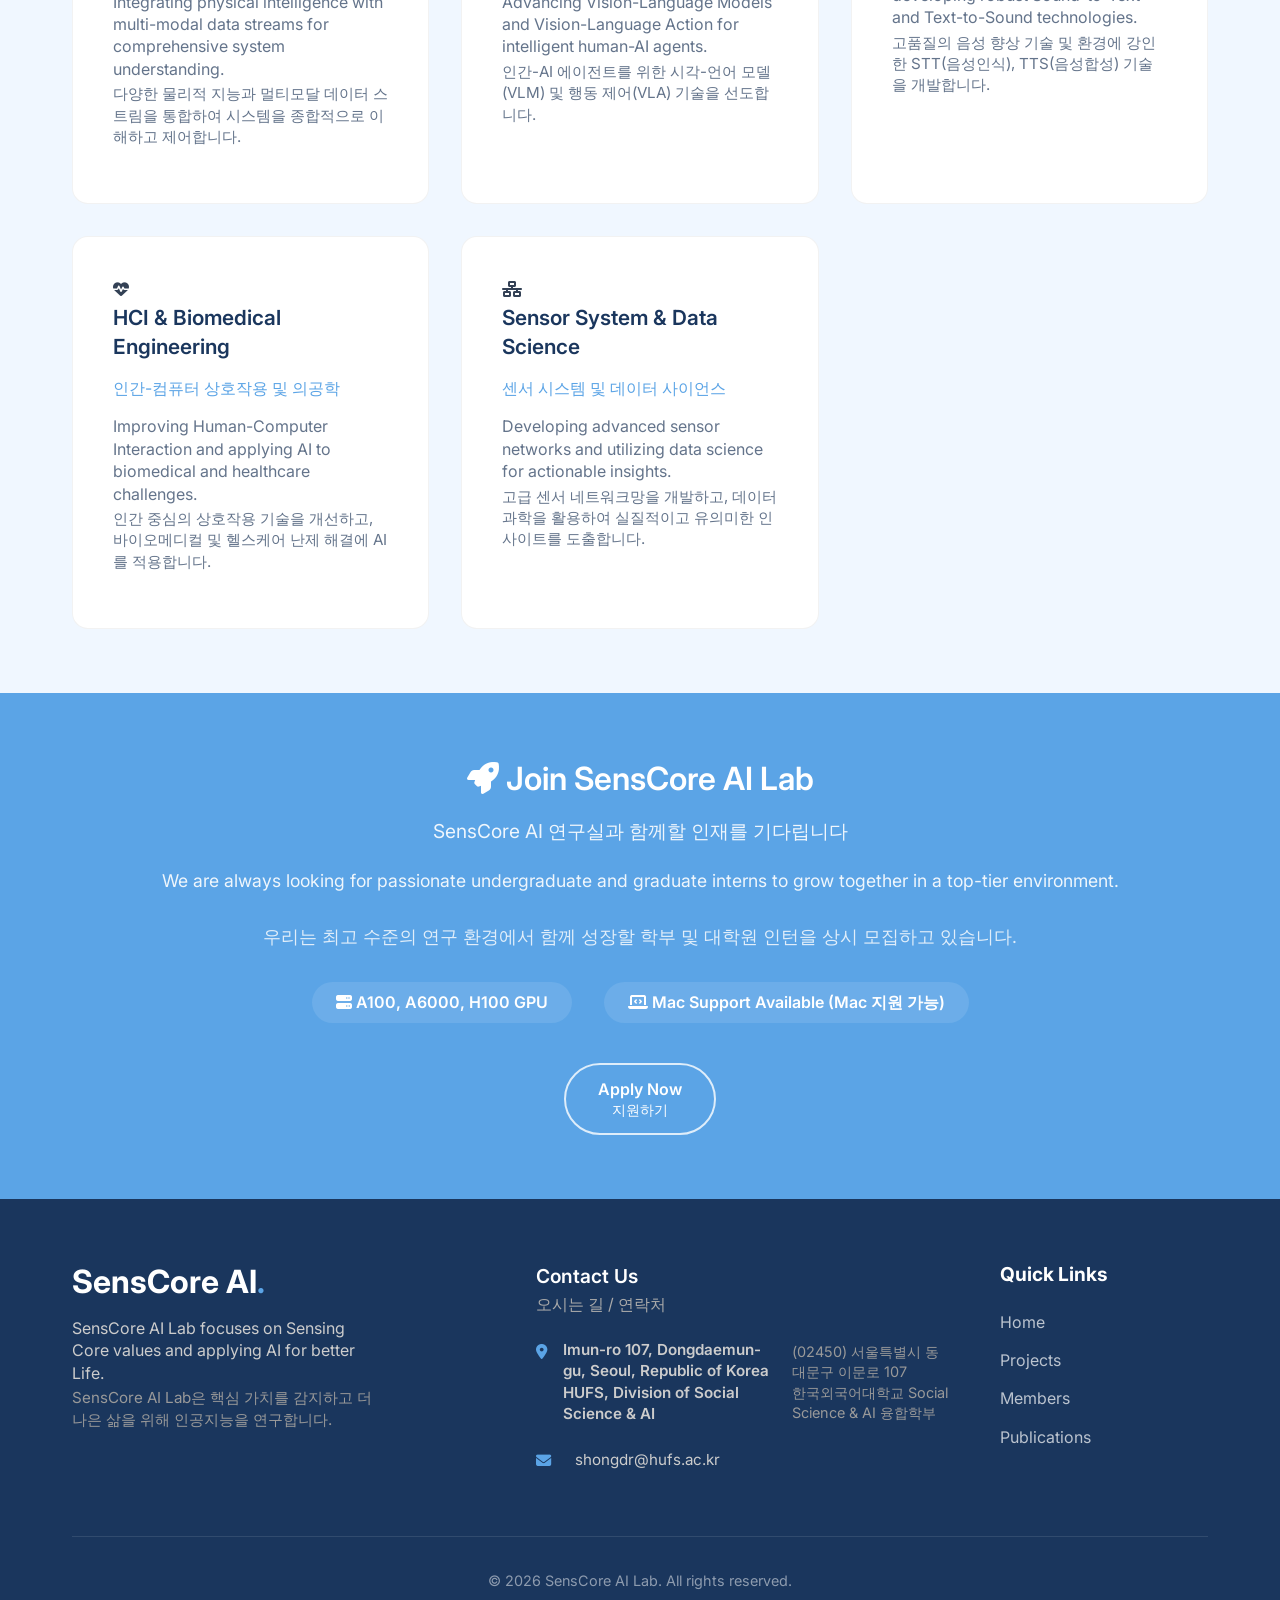
==== commit cc932dc6: "Update email address in index.html" ====
--- a/index.html
+++ b/index.html
@@ -262,8 +262,8 @@
                             한국외국어대학교 Social Science & AI 융합학부</span>
                     </p>
                     <p style="margin-top: 1rem;"><i class="fas fa-envelope"></i>
-                        <a href="mailto:shhong@hufs.ac.kr"
-                            style="color: #ccc; text-decoration: none; margin-left: 0.5rem;">shhong@hufs.ac.kr</a>
+                        <a href="mailto:shongdr@hufs.ac.kr"
+                            style="color: #ccc; text-decoration: none; margin-left: 0.5rem;">shongdr@hufs.ac.kr</a>
                     </p>
                 </div>
                 <div class="footer-links">
@@ -285,4 +285,4 @@
     <script src="script.js"></script>
 </body>
 
-</html>+</html>
